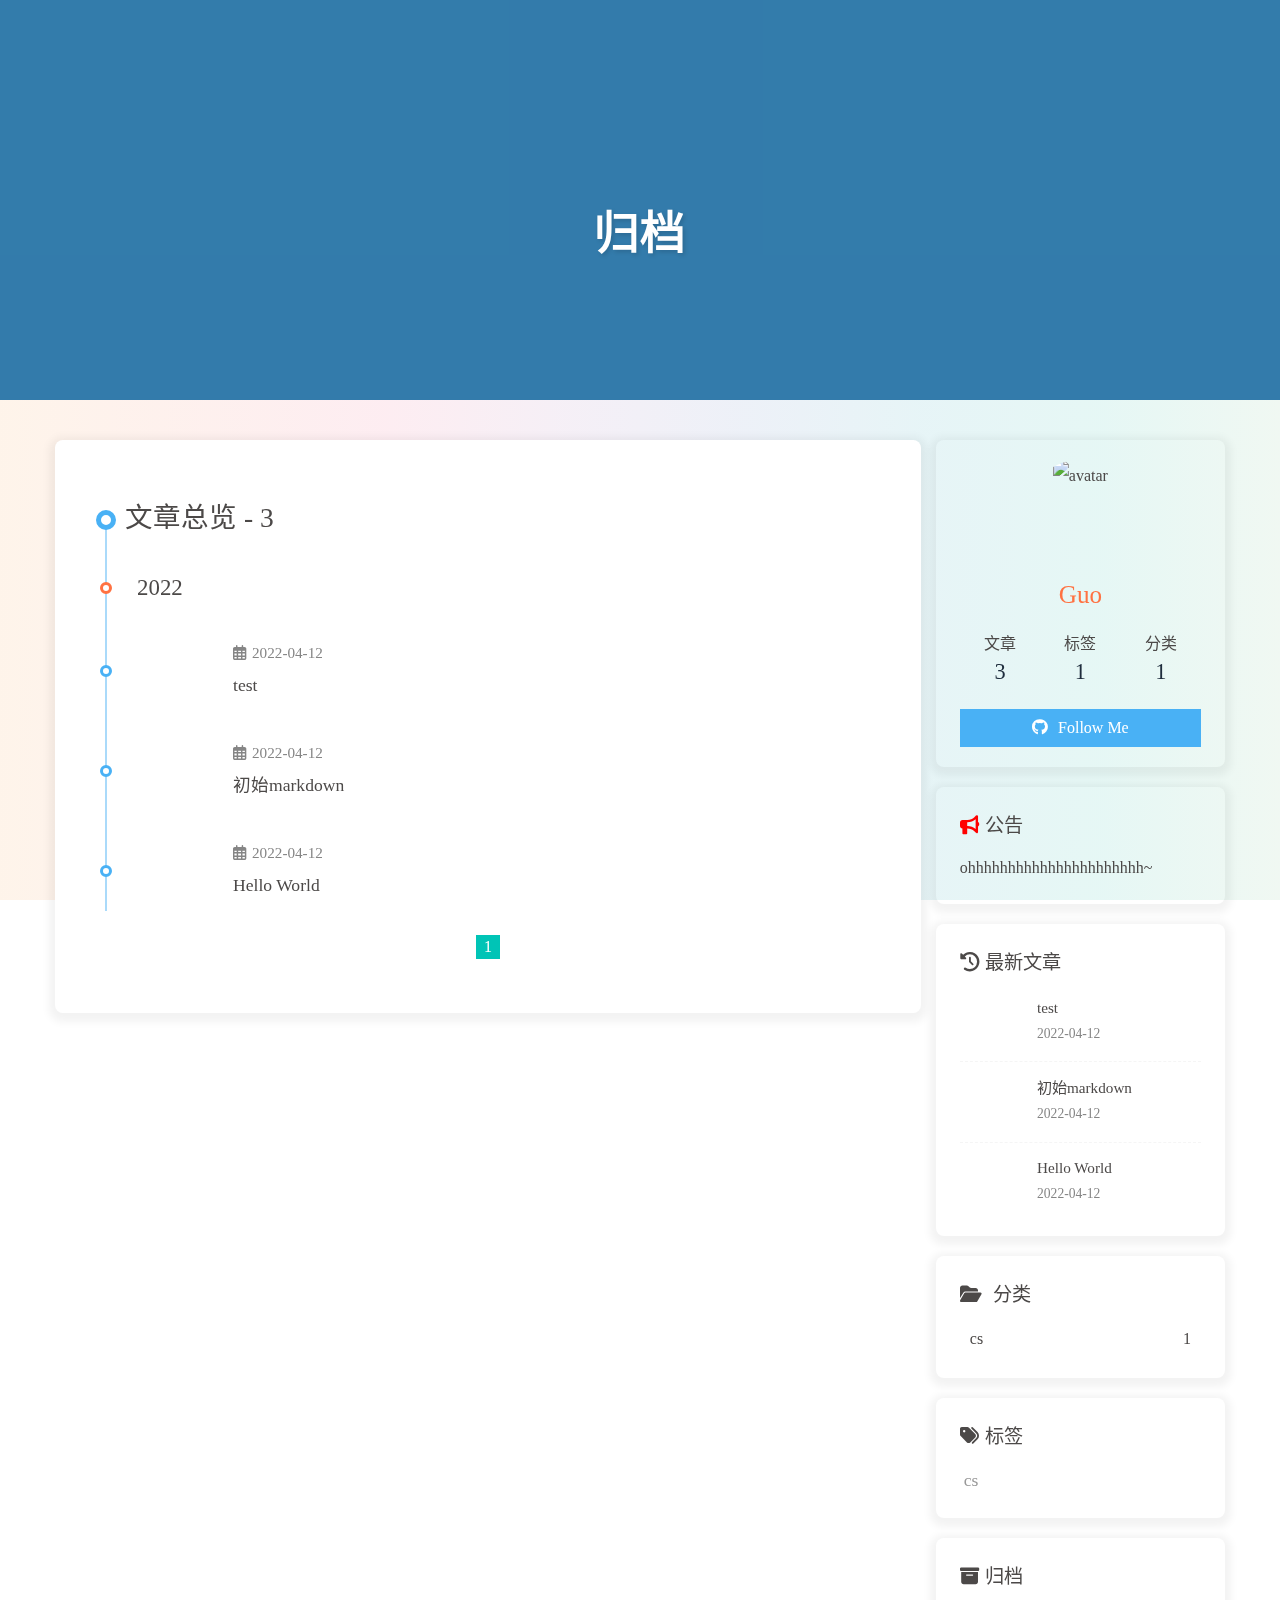
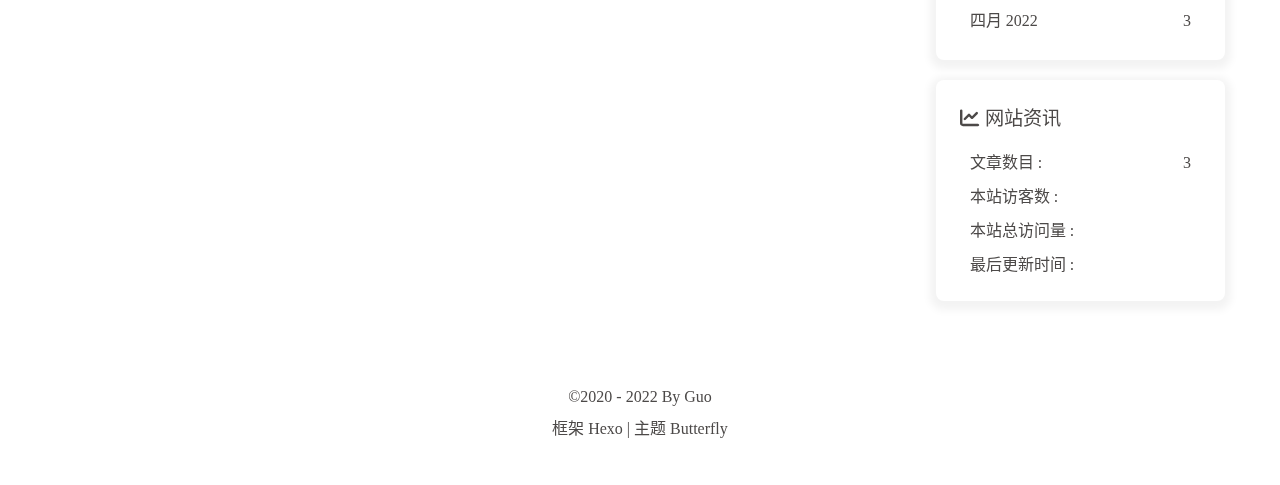
==== archives/index.html @ b9caaa42 "Site updated: 2022-04-12 20:59:35" ====
<!DOCTYPE html><html lang="zh-CN" data-theme="light"><head><meta charset="UTF-8"><meta http-equiv="X-UA-Compatible" content="IE=edge"><meta name="viewport" content="width=device-width, initial-scale=1.0, maximum-scale=1.0, user-scalable=no"><title>归档 | Blog | Damncool</title><meta name="author" content="Guo"><meta name="copyright" content="Guo"><meta name="format-detection" content="telephone=no"><meta name="theme-color" content="#ffffff"><meta property="og:type" content="website">
<meta property="og:title" content="Blog | Damncool">
<meta property="og:url" content="https://damncool.me/archives/index.html">
<meta property="og:site_name" content="Blog | Damncool">
<meta property="og:locale" content="zh_CN">
<meta property="og:image" content="https://cdn.jsdelivr.net/gh/Damncool0216/image-hosting@master/20220412/touxiang.73sny8n5q540.webp">
<meta property="article:author" content="Guo">
<meta name="twitter:card" content="summary">
<meta name="twitter:image" content="https://cdn.jsdelivr.net/gh/Damncool0216/image-hosting@master/20220412/touxiang.73sny8n5q540.webp"><link rel="shortcut icon" href="/img/my.ico"><link rel="canonical" href="https://damncool.me/archives/"><link rel="preconnect" href="//cdn.jsdelivr.net"/><link rel="preconnect" href="//busuanzi.ibruce.info"/><link rel="stylesheet" href="/css/index.css"><link rel="stylesheet" href="https://cdn.jsdelivr.net/npm/@fortawesome/fontawesome-free@6/css/all.min.css" media="print" onload="this.media='all'"><link rel="stylesheet" href="https://cdn.jsdelivr.net/npm/@fancyapps/ui/dist/fancybox.css" media="print" onload="this.media='all'"><script>const GLOBAL_CONFIG = { 
  root: '/',
  algolia: undefined,
  localSearch: undefined,
  translate: undefined,
  noticeOutdate: undefined,
  highlight: {"plugin":"highlighjs","highlightCopy":true,"highlightLang":true,"highlightHeightLimit":false},
  copy: {
    success: '复制成功',
    error: '复制错误',
    noSupport: '浏览器不支持'
  },
  relativeDate: {
    homepage: false,
    post: false
  },
  runtime: '',
  date_suffix: {
    just: '刚刚',
    min: '分钟前',
    hour: '小时前',
    day: '天前',
    month: '个月前'
  },
  copyright: undefined,
  lightbox: 'fancybox',
  Snackbar: undefined,
  source: {
    justifiedGallery: {
      js: 'https://cdn.jsdelivr.net/npm/flickr-justified-gallery@2/dist/fjGallery.min.js',
      css: 'https://cdn.jsdelivr.net/npm/flickr-justified-gallery@2/dist/fjGallery.min.css'
    }
  },
  isPhotoFigcaption: false,
  islazyload: false,
  isAnchor: false
}</script><script id="config-diff">var GLOBAL_CONFIG_SITE = {
  title: '归档',
  isPost: false,
  isHome: false,
  isHighlightShrink: false,
  isToc: false,
  postUpdate: '2022-04-12 20:59:31'
}</script><noscript><style type="text/css">
  #nav {
    opacity: 1
  }
  .justified-gallery img {
    opacity: 1
  }

  #recent-posts time,
  #post-meta time {
    display: inline !important
  }
</style></noscript><script>(win=>{
    win.saveToLocal = {
      set: function setWithExpiry(key, value, ttl) {
        if (ttl === 0) return
        const now = new Date()
        const expiryDay = ttl * 86400000
        const item = {
          value: value,
          expiry: now.getTime() + expiryDay,
        }
        localStorage.setItem(key, JSON.stringify(item))
      },

      get: function getWithExpiry(key) {
        const itemStr = localStorage.getItem(key)

        if (!itemStr) {
          return undefined
        }
        const item = JSON.parse(itemStr)
        const now = new Date()

        if (now.getTime() > item.expiry) {
          localStorage.removeItem(key)
          return undefined
        }
        return item.value
      }
    }
  
    win.getScript = url => new Promise((resolve, reject) => {
      const script = document.createElement('script')
      script.src = url
      script.async = true
      script.onerror = reject
      script.onload = script.onreadystatechange = function() {
        const loadState = this.readyState
        if (loadState && loadState !== 'loaded' && loadState !== 'complete') return
        script.onload = script.onreadystatechange = null
        resolve()
      }
      document.head.appendChild(script)
    })
  
      win.activateDarkMode = function () {
        document.documentElement.setAttribute('data-theme', 'dark')
        if (document.querySelector('meta[name="theme-color"]') !== null) {
          document.querySelector('meta[name="theme-color"]').setAttribute('content', '#0d0d0d')
        }
      }
      win.activateLightMode = function () {
        document.documentElement.setAttribute('data-theme', 'light')
        if (document.querySelector('meta[name="theme-color"]') !== null) {
          document.querySelector('meta[name="theme-color"]').setAttribute('content', '#ffffff')
        }
      }
      const t = saveToLocal.get('theme')
    
          if (t === 'dark') activateDarkMode()
          else if (t === 'light') activateLightMode()
        
      const asideStatus = saveToLocal.get('aside-status')
      if (asideStatus !== undefined) {
        if (asideStatus === 'hide') {
          document.documentElement.classList.add('hide-aside')
        } else {
          document.documentElement.classList.remove('hide-aside')
        }
      }
    
    const detectApple = () => {
      if(/iPad|iPhone|iPod|Macintosh/.test(navigator.userAgent)){
        document.documentElement.classList.add('apple')
      }
    }
    detectApple()
    })(window)</script><link rel="stylesheet" href="/css/custom@1.0.0.css"><link rel="stylesheet" href="/css/JetBrainsMono.css"><link rel="stylesheet" href="/https://cdn.jsdelivr.net/npm/@fortawesome/fontawesome-free/css/all.min.css"><!-- hexo injector head_end start --><link rel="stylesheet" href="https://cdn.jsdelivr.net/gh/Zfour/hexo-electric-clock@1.0.6/clock.css"><!-- hexo injector head_end end --><meta name="generator" content="Hexo 6.1.0"></head><body><div id="web_bg"></div><div id="sidebar"><div id="menu-mask"></div><div id="sidebar-menus"><div class="avatar-img is-center"><img src="https://cdn.jsdelivr.net/gh/Damncool0216/image-hosting@master/20220412/touxiang.73sny8n5q540.webp" onerror="onerror=null;src='/img/friend_404.gif'" alt="avatar"/></div><div class="site-data is-center"><div class="data-item"><a href="/archives/"><div class="headline">文章</div><div class="length-num">3</div></a></div><div class="data-item"><a href="/tags/"><div class="headline">标签</div><div class="length-num">1</div></a></div><div class="data-item"><a href="/categories/"><div class="headline">分类</div><div class="length-num">1</div></a></div></div><hr/><div class="menus_items"><div class="menus_item"><a class="site-page" href="/archives/"><i class="fa-fw fas fa-archive"></i><span> 归档</span></a></div><div class="menus_item"><a class="site-page" href="/tags/"><i class="fa-fw fas fa-tags"></i><span> 标签</span></a></div><div class="menus_item"><a class="site-page" href="/categories/"><i class="fa-fw fas fa-folder-open"></i><span> 分类</span></a></div></div></div></div><div class="page" id="body-wrap"><header class="not-home-page" id="page-header"><nav id="nav"><span id="blog_name"><a id="site-name" href="/">Blog | Damncool</a></span><div id="menus"><div class="menus_items"><div class="menus_item"><a class="site-page" href="/archives/"><i class="fa-fw fas fa-archive"></i><span> 归档</span></a></div><div class="menus_item"><a class="site-page" href="/tags/"><i class="fa-fw fas fa-tags"></i><span> 标签</span></a></div><div class="menus_item"><a class="site-page" href="/categories/"><i class="fa-fw fas fa-folder-open"></i><span> 分类</span></a></div></div><div id="toggle-menu"><a class="site-page"><i class="fas fa-bars fa-fw"></i></a></div></div></nav><div id="page-site-info"><h1 id="site-title">归档</h1></div></header><main class="layout" id="content-inner"><div id="archive"><div class="article-sort-title">文章总览 - 3</div><div class="article-sort"><div class="article-sort-item year">2022</div><div class="article-sort-item"><a class="article-sort-item-img" href="/2022/04/12/test/" title="test"><img src="[data-uri]" alt="test" onerror="this.onerror=null;this.src='/img/404.jpg'"></a><div class="article-sort-item-info"><div class="article-sort-item-time"><i class="far fa-calendar-alt"></i><time class="post-meta-date-created" datetime="2022-04-12T12:58:50.000Z" title="发表于 2022-04-12 20:58:50">2022-04-12</time></div><a class="article-sort-item-title" href="/2022/04/12/test/" title="test">test</a></div></div><div class="article-sort-item"><a class="article-sort-item-img" href="/2022/04/12/%E5%88%9D%E5%A7%8Bmarkdown/" title="初始markdown"><img src="[data-uri]" alt="初始markdown" onerror="this.onerror=null;this.src='/img/404.jpg'"></a><div class="article-sort-item-info"><div class="article-sort-item-time"><i class="far fa-calendar-alt"></i><time class="post-meta-date-created" datetime="2022-04-12T02:39:53.000Z" title="发表于 2022-04-12 10:39:53">2022-04-12</time></div><a class="article-sort-item-title" href="/2022/04/12/%E5%88%9D%E5%A7%8Bmarkdown/" title="初始markdown">初始markdown</a></div></div><div class="article-sort-item"><a class="article-sort-item-img" href="/2022/04/12/hello-world/" title="Hello World"><img src="[data-uri]" alt="Hello World" onerror="this.onerror=null;this.src='/img/404.jpg'"></a><div class="article-sort-item-info"><div class="article-sort-item-time"><i class="far fa-calendar-alt"></i><time class="post-meta-date-created" datetime="2022-04-11T16:46:33.985Z" title="发表于 2022-04-12 00:46:33">2022-04-12</time></div><a class="article-sort-item-title" href="/2022/04/12/hello-world/" title="Hello World">Hello World</a></div></div></div><nav id="pagination"><div class="pagination"><span class="page-number current">1</span></div></nav></div><div class="aside-content" id="aside-content"><div class="card-widget card-info"><div class="is-center"><div class="avatar-img"><img src="https://cdn.jsdelivr.net/gh/Damncool0216/image-hosting@master/20220412/touxiang.73sny8n5q540.webp" onerror="this.onerror=null;this.src='/img/friend_404.gif'" alt="avatar"/></div><div class="author-info__name">Guo</div><div class="author-info__description"></div></div><div class="card-info-data is-center"><div class="card-info-data-item"><a href="/archives/"><div class="headline">文章</div><div class="length-num">3</div></a></div><div class="card-info-data-item"><a href="/tags/"><div class="headline">标签</div><div class="length-num">1</div></a></div><div class="card-info-data-item"><a href="/categories/"><div class="headline">分类</div><div class="length-num">1</div></a></div></div><a id="card-info-btn" target="_blank" rel="noopener" href="https://github.com/xxxxxx"><i class="fab fa-github"></i><span>Follow Me</span></a></div><div class="card-widget card-announcement"><div class="item-headline"><i class="fas fa-bullhorn fa-shake"></i><span>公告</span></div><div class="announcement_content">ohhhhhhhhhhhhhhhhhhhhhh~</div></div><div class="sticky_layout"><div class="card-widget card-recent-post"><div class="item-headline"><i class="fas fa-history"></i><span>最新文章</span></div><div class="aside-list"><div class="aside-list-item"><a class="thumbnail" href="/2022/04/12/test/" title="test"><img src="[data-uri]" onerror="this.onerror=null;this.src='/img/404.jpg'" alt="test"/></a><div class="content"><a class="title" href="/2022/04/12/test/" title="test">test</a><time datetime="2022-04-12T12:58:50.000Z" title="发表于 2022-04-12 20:58:50">2022-04-12</time></div></div><div class="aside-list-item"><a class="thumbnail" href="/2022/04/12/%E5%88%9D%E5%A7%8Bmarkdown/" title="初始markdown"><img src="[data-uri]" onerror="this.onerror=null;this.src='/img/404.jpg'" alt="初始markdown"/></a><div class="content"><a class="title" href="/2022/04/12/%E5%88%9D%E5%A7%8Bmarkdown/" title="初始markdown">初始markdown</a><time datetime="2022-04-12T02:39:53.000Z" title="发表于 2022-04-12 10:39:53">2022-04-12</time></div></div><div class="aside-list-item"><a class="thumbnail" href="/2022/04/12/hello-world/" title="Hello World"><img src="[data-uri]" onerror="this.onerror=null;this.src='/img/404.jpg'" alt="Hello World"/></a><div class="content"><a class="title" href="/2022/04/12/hello-world/" title="Hello World">Hello World</a><time datetime="2022-04-11T16:46:33.985Z" title="发表于 2022-04-12 00:46:33">2022-04-12</time></div></div></div></div><div class="card-widget card-categories"><div class="item-headline">
            <i class="fas fa-folder-open"></i>
            <span>分类</span>
            
            </div>
            <ul class="card-category-list" id="aside-cat-list">
            <li class="card-category-list-item "><a class="card-category-list-link" href="/categories/cs/"><span class="card-category-list-name">cs</span><span class="card-category-list-count">1</span></a></li>
            </ul></div><div class="card-widget card-tags"><div class="item-headline"><i class="fas fa-tags"></i><span>标签</span></div><div class="card-tag-cloud"><a href="/tags/cs/" style="font-size: 1.1em; color: #999">cs</a></div></div><div class="card-widget card-archives"><div class="item-headline"><i class="fas fa-archive"></i><span>归档</span></div><ul class="card-archive-list"><li class="card-archive-list-item"><a class="card-archive-list-link" href="/archives/2022/04/"><span class="card-archive-list-date">四月 2022</span><span class="card-archive-list-count">3</span></a></li></ul></div><div class="card-widget card-webinfo"><div class="item-headline"><i class="fas fa-chart-line"></i><span>网站资讯</span></div><div class="webinfo"><div class="webinfo-item"><div class="item-name">文章数目 :</div><div class="item-count">3</div></div><div class="webinfo-item"><div class="item-name">本站访客数 :</div><div class="item-count" id="busuanzi_value_site_uv"></div></div><div class="webinfo-item"><div class="item-name">本站总访问量 :</div><div class="item-count" id="busuanzi_value_site_pv"></div></div><div class="webinfo-item"><div class="item-name">最后更新时间 :</div><div class="item-count" id="last-push-date" data-lastPushDate="2022-04-12T12:59:31.322Z"></div></div></div></div></div></div></main><footer id="footer"><div id="footer-wrap"><div class="copyright">&copy;2020 - 2022 By Guo</div><div class="framework-info"><span>框架 </span><a target="_blank" rel="noopener" href="https://hexo.io">Hexo</a><span class="footer-separator">|</span><span>主题 </span><a target="_blank" rel="noopener" href="https://github.com/jerryc127/hexo-theme-butterfly">Butterfly</a></div></div></footer></div><div id="rightside"><div id="rightside-config-hide"><button id="darkmode" type="button" title="浅色和深色模式转换"><i class="fas fa-adjust"></i></button><button id="hide-aside-btn" type="button" title="单栏和双栏切换"><i class="fas fa-arrows-alt-h"></i></button></div><div id="rightside-config-show"><button id="rightside_config" type="button" title="设置"><i class="fas fa-cog fa-spin"></i></button><button id="go-up" type="button" title="回到顶部"><i class="fas fa-arrow-up"></i></button></div></div><div><script src="/js/utils.js"></script><script src="/js/main.js"></script><script src="https://cdn.jsdelivr.net/npm/@fancyapps/ui/dist/fancybox.umd.js"></script><div class="js-pjax"></div><script id="click-heart" src="https://cdn.jsdelivr.net/npm/butterfly-extsrc@1/dist/click-heart.min.js" async="async" mobile="false"></script><script async data-pjax src="//busuanzi.ibruce.info/busuanzi/2.3/busuanzi.pure.mini.js"></script></div><!-- hexo injector body_end start --> <script data-pjax>if(document.getElementById('recent-posts') && (location.pathname ==='/'|| '/' ==='all')){
    var parent = document.getElementById('recent-posts');
    var child = '<div class="recent-post-item" style="width:100%;height: auto"><div id="catalog_magnet"><div class="magnet_item"><a class="magnet_link" href="https://damncool.me/categories/cs/"><div class="magnet_link_context" style=""><span style="font-weight:500;flex:1">📒 计算机科学 (1)</span><span style="padding:0px 4px;border-radius: 8px;"><i class="fas fa-arrow-circle-right"></i></span></div></a></div><div class="magnet_item" style="visibility: hidden"></div><a class="magnet_link_more"  href="https://damncool.me/categories" style="flex:1;text-align: center;margin-bottom: 10px;">查看更多...</a></div></div>';
    console.log('已挂载magnet')
    parent.insertAdjacentHTML("afterbegin",child)}
     </script><style>#catalog_magnet{flex-wrap: wrap;display: flex;width:100%;justify-content:space-between;padding: 10px 10px 0 10px;align-content: flex-start;}.magnet_item{flex-basis: calc(50% - 5px);background: #f2f2f2;margin-bottom: 10px;border-radius: 8px;transition: all 0.2s ease-in-out;}.magnet_item:hover{background: #b30070}.magnet_link_more{color:#555}.magnet_link{color:black}.magnet_link:hover{color:white}@media screen and (max-width: 600px) {.magnet_item {flex-basis: 100%;}}.magnet_link_context{display:flex;padding: 10px;font-size:16px;transition: all 0.2s ease-in-out;}.magnet_link_context:hover{padding: 10px 20px;}</style>
    <style></style>
  <script data-pjax src="https://cdn.jsdelivr.net/gh/Zfour/hexo-github-calendar@1.21/hexo_githubcalendar.js"></script>
  <script data-pjax>
        function GithubCalendarConfig(){
            var git_githubapiurl ="https://python-github-calendar-api.vercel.app/api?Damncool0216";
            var git_color =['#ebedf0', '#fdcdec', '#fc9bd9', '#fa6ac5', '#f838b2', '#f5089f', '#c4067e', '#92055e', '#540336', '#48022f', '#30021f'];
            var git_user ="Damncool0216";
            var parent_div_git = document.getElementById('recent-posts');
            var git_div_html = '<div class="recent-post-item" style="width:100%;height:auto;padding:10px;"><div id="github_loading" style="width:10%;height:100%;margin:0 auto;display: block"><svg xmlns="http://www.w3.org/2000/svg" xmlns:xlink="http://www.w3.org/1999/xlink"  viewBox="0 0 50 50" style="enable-background:new 0 0 50 50" xml:space="preserve"><path fill="#d0d0d0" d="M25.251,6.461c-10.318,0-18.683,8.365-18.683,18.683h4.068c0-8.071,6.543-14.615,14.615-14.615V6.461z" transform="rotate(275.098 25 25)"><animateTransform attributeType="xml" attributeName="transform" type="rotate" from="0 25 25" to="360 25 25" dur="0.6s" repeatCount="indefinite"></animateTransform></path></svg></div><div id="github_container"></div></div>';
            if(parent_div_git && location.pathname =='/'){
                console.log('已挂载github calendar')
                // parent_div_git.innerHTML=git_div_html+parent_div_git.innerHTML // 无报错，但不影响使用(支持pjax跳转)
                parent_div_git.insertAdjacentHTML("afterbegin",git_div_html) // 有报错，但不影响使用(支持pjax跳转)
            };
            GithubCalendar(git_githubapiurl,git_color,git_user)
        }
        if(document.getElementById('recent-posts')){
            GithubCalendarConfig()
        }
    </script>
    <style>#github_container{min-height:280px}@media screen and (max-width:650px) {#github_container{background-image:;min-height:0px}}</style>
    <style></style><script data-pjax>function electric_clock_injector_config(){
                var parent_div_git = document.getElementsByClassName('sticky_layout')[0];
                var item_html = '<div class="card-widget card-clock"><div class="card-glass"><div class="card-background"><div class="card-content"><div id="hexo_electric_clock"><img id="card-clock-loading" src="https://cdn.jsdelivr.net/gh/Zfour/Butterfly-clock/clock/images/weather/loading.gif" style="height: 120px; width: 100%;" data-ll-status="loading" class="entered loading"></div></div></div></div></div>';
                console.log('已挂载electric_clock')
                // parent_div_git.innerHTML=item_html+parent_div_git.innerHTML // 无报错，但不影响使用(支持pjax跳转)
                parent_div_git.insertAdjacentHTML("afterbegin",item_html) // 有报错，但不影响使用(支持pjax跳转)
            }if( document.getElementsByClassName('sticky_layout')[0] && (location.pathname ==='/'|| '/' ==='all')){

            electric_clock_injector_config()
        } </script><script src="https://pv.sohu.com/cityjson?ie=utf-8"></script><script data-pjax  src="https://cdn.jsdelivr.net/gh/Zfour/hexo-electric-clock@1.0.6/clock.js"></script><!-- hexo injector body_end end --></body></html>
---- css/custom@1.0.0.css ----
#recent-posts > .recent-post-item,
.layout_page > div:first-child:not(.recent-posts),
.layout_post > #page,
.layout_post > #post,
.read-mode .layout_post > #post {
  background: var(--light_bg_color);
}

#aside-content .card-widget {
  background: var(--light_bg_color);
}

#web_bg {
  background: -webkit-linear-gradient(
    0deg,
    rgba(247, 149, 51, 0.1) 0,
    rgba(243, 112, 85, 0.1) 15%,
    rgba(239, 78, 123, 0.1) 30%,
    rgba(161, 102, 171, 0.1) 44%,
    rgba(80, 115, 184, 0.1) 58%,
    rgba(16, 152, 173, 0.1) 72%,
    rgba(7, 179, 155, 0.1) 86%,
    rgba(109, 186, 130, 0.1) 100%
  );
  background: -moz-linear-gradient(
    0deg,
    rgba(247, 149, 51, 0.1) 0,
    rgba(243, 112, 85, 0.1) 15%,
    rgba(239, 78, 123, 0.1) 30%,
    rgba(161, 102, 171, 0.1) 44%,
    rgba(80, 115, 184, 0.1) 58%,
    rgba(16, 152, 173, 0.1) 72%,
    rgba(7, 179, 155, 0.1) 86%,
    rgba(109, 186, 130, 0.1) 100%
  );
  background: -o-linear-gradient(
    0deg,
    rgba(247, 149, 51, 0.1) 0,
    rgba(243, 112, 85, 0.1) 15%,
    rgba(239, 78, 123, 0.1) 30%,
    rgba(161, 102, 171, 0.1) 44%,
    rgba(80, 115, 184, 0.1) 58%,
    rgba(16, 152, 173, 0.1) 72%,
    rgba(7, 179, 155, 0.1) 86%,
    rgba(109, 186, 130, 0.1) 100%
  );
  background: -ms-linear-gradient(
    0deg,
    rgba(247, 149, 51, 0.1) 0,
    rgba(243, 112, 85, 0.1) 15%,
    rgba(239, 78, 123, 0.1) 30%,
    rgba(161, 102, 171, 0.1) 44%,
    rgba(80, 115, 184, 0.1) 58%,
    rgba(16, 152, 173, 0.1) 72%,
    rgba(7, 179, 155, 0.1) 86%,
    rgba(109, 186, 130, 0.1) 100%
  );
  background: linear-gradient(
    90deg,
    rgba(247, 149, 51, 0.1) 0,
    rgba(243, 112, 85, 0.1) 15%,
    rgba(239, 78, 123, 0.1) 30%,
    rgba(161, 102, 171, 0.1) 44%,
    rgba(80, 115, 184, 0.1) 58%,
    rgba(16, 152, 173, 0.1) 72%,
    rgba(7, 179, 155, 0.1) 86%,
    rgba(109, 186, 130, 0.1) 100%
  );
}

#footer {
  background: rgba(255, 255, 255, 0.15);
  color: #000;
  border-top-right-radius: 20px;
  border-top-left-radius: 20px;
  backdrop-filter: saturate(100%) blur(5px);
}

#footer::before {
  background: rgba(255, 255, 255, 0.15);
}

#footer #footer-wrap {
  color: var(--font-color);
}

#footer #footer-wrap a {
  color: var(--font-color);
}

.jg-caption {
  text-align: center !important;
}

/* 文章页背景 */
.layout > #post {
  /* 以下代表白色透明度为0.3*/
  background: rgba(255, 255, 255, 0.3);
}
/* 所有背景（包括首页卡片、文章页、页面页等） */
#aside_content .card-widget,
#recent-posts > .recent-post-item,
.layout_page > div:first-child:not(.recent-posts),
.layout_post > #page,
.layout_post > #post,
.read-mode .layout_post > #post {
  /* 以下代表白色透明度为0.3 */
  background: rgba(255, 255, 255, 0.3);
}

/*设置鼠标样式*/
body {
  cursor: url(https://cdn.jsdelivr.net/gh/sviptzk/HexoStaticFile@latest/Hexo/img/default.cur),
  default;
}
a,
img {
  cursor: url(https://cdn.jsdelivr.net/gh/sviptzk/HexoStaticFile@latest/Hexo/img/pointer.cur),
    default;
}

/* 博主昵称颜色 */
.author-info__name {
  color: #ff7242;
}

/* 首页中间打字效果上方 博客昵称颜色*/
#page-header #site_title {
  color: #80bdab;
}
/* 顶部导航栏 博客昵称颜色*/
#nav a {
  color: #f9f2f4;
}

/*图片虚影*/
.post_bg {
  -webkit-animation: imgblur 2s 1 ease-in-out;
  animation: imgblur 2s 1 ease-in-out;
}
@-webkit-keyframes imgblur {
  0% {
    -webkit-filter: blur(5px);
  }
  100% {
    -webkit-filter: blur(0px);
  }
}
@keyframes imgblur {
  0% {
    filter: blur(5px);
  }
  100% {
    filter: blur(0px);
  }
}


/* 代碼块美化 */
#article-container figure.highlight,
#article-container pre {
  color: #a9a9a9;
  background: #f3f3f3;
}
#article-container figure.highlight .highlight-tools {
  color: #a9a9a9;
  background: #eee;
}
#article-container figure.highlight .gutter pre {
  color: #999;
  background: #f3f3f3;
}
#article-container figure.highlight figcaption a {
  color: #f3f3f3 !important;
}

/* 标题 */
#content-inner.layout h1::before {
    color: #ef50a8 ;
    margin-left: -1.55rem;
    font-size: 1.3rem;
    margin-top: -0.23rem;
}
#content-inner.layout h2::before {
    color: #fb7061 ;
    margin-left: -1.35rem;
    font-size: 1.1rem;
    margin-top: -0.12rem;
}
#content-inner.layout h3::before {
    color: #ffbf00 ;
    margin-left: -1.22rem;
    font-size: 0.95rem;
    margin-top: -0.09rem;
}
#content-inner.layout h4::before {
    color: #a9e000 ;
    margin-left: -1.05rem;
    font-size: 0.8rem;
    margin-top: -0.09rem;
}
#content-inner.layout h5::before {
    color: #57c850 ;
    margin-left: -0.9rem;
    font-size: 0.7rem;
    margin-top: 0.0rem;
}
#content-inner.layout h6::before {
    color: #5ec1e0 ;
    margin-left: -0.9rem;
    font-size: 0.66rem;
    margin-top: 0.0rem;
}

#content-inner.layout h1:hover, #content-inner.layout h2:hover, #content-inner.layout h3:hover, #content-inner.layout h4:hover, #content-inner.layout h5:hover, #content-inner.layout h6:hover {
    color: #49b1f5 ;
}
#content-inner.layout h1:hover::before, #content-inner.layout h2:hover::before, #content-inner.layout h3:hover::before, #content-inner.layout h4:hover::before, #content-inner.layout h5:hover::before, #content-inner.layout h6:hover::before {
    color: #49b1f5 ;
}
---- css/JetBrainsMono.css ----
/*以下是本地字体引入*/
@font-face {
    font-family :  'JetBrains Mono' ;    /*字体名称*/
    src : url('https://cdn.jsdelivr.net/gh/damncool0216/damncool0216.github.io/css/fonts/JetBrainsMono/fonts/webfonts/JetBrainsMono-Medium.woff2');/*字体资源*/
 }

#article-container pre, #article-container code{
    font-family: 'JetBrains Mono' !important;
    font-size:16px !important;
 }
 body {
    font-family: 'JetBrains Mono';
}
 /*以下是代码颜色搭配，自行引入CSS*/
 
 /*代码颜色，代码框背景*/
#article-container figure.highlight,#article-container pre{
   color:#a9a9a9;background:#f6f8fa
}
/*顶部栏代码种类字体颜色和背景*/
#article-container figure.highlight .highlight-tools{
   color:#a9a9a9;background:#f3f3f3
}
/*侧边栏行数颜色和背景*/
#article-container figure.highlight .gutter pre{
   color:#999;background:#f6f8fa
}
/*HTML属性颜色*/
#article-container figure.highlight .attr{
   color:#39adb5;
}

/*HTML属性值*/
#article-container figure.highlight .string{
   color:#f6aa43;
}
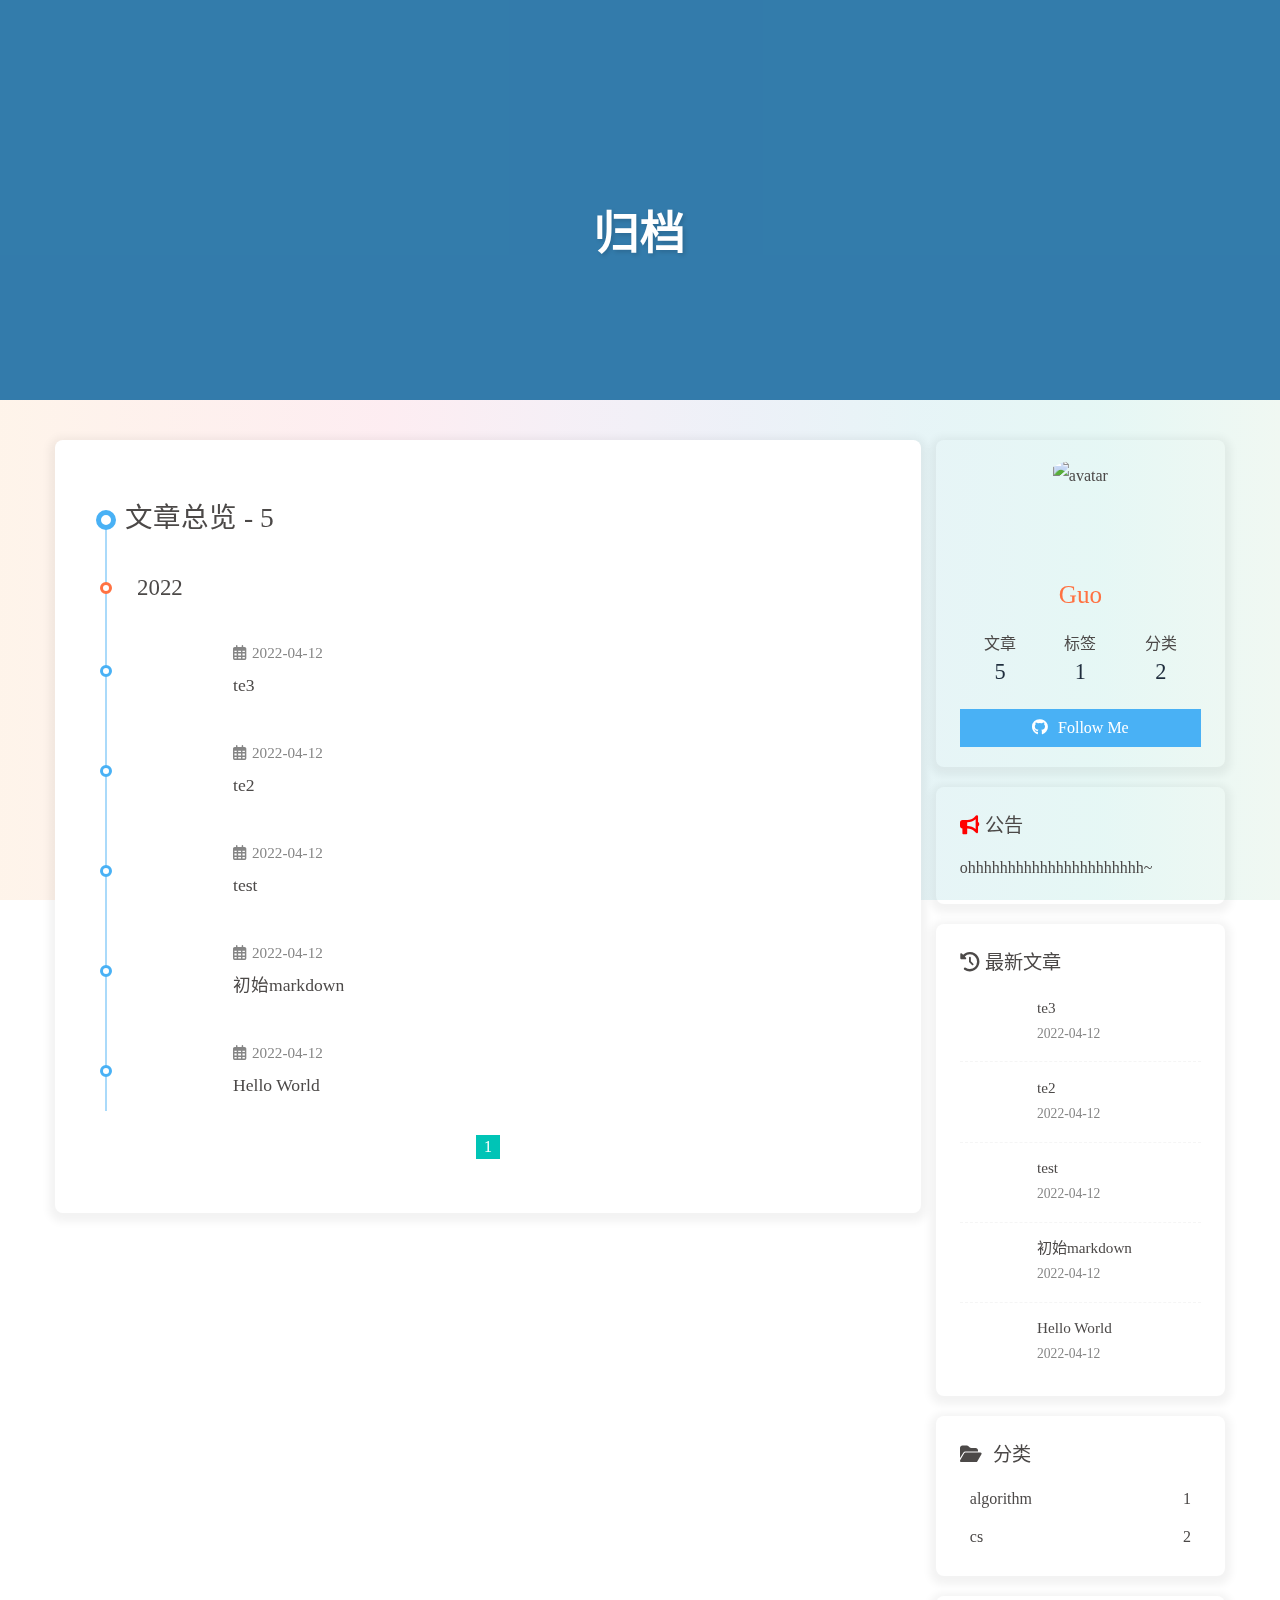
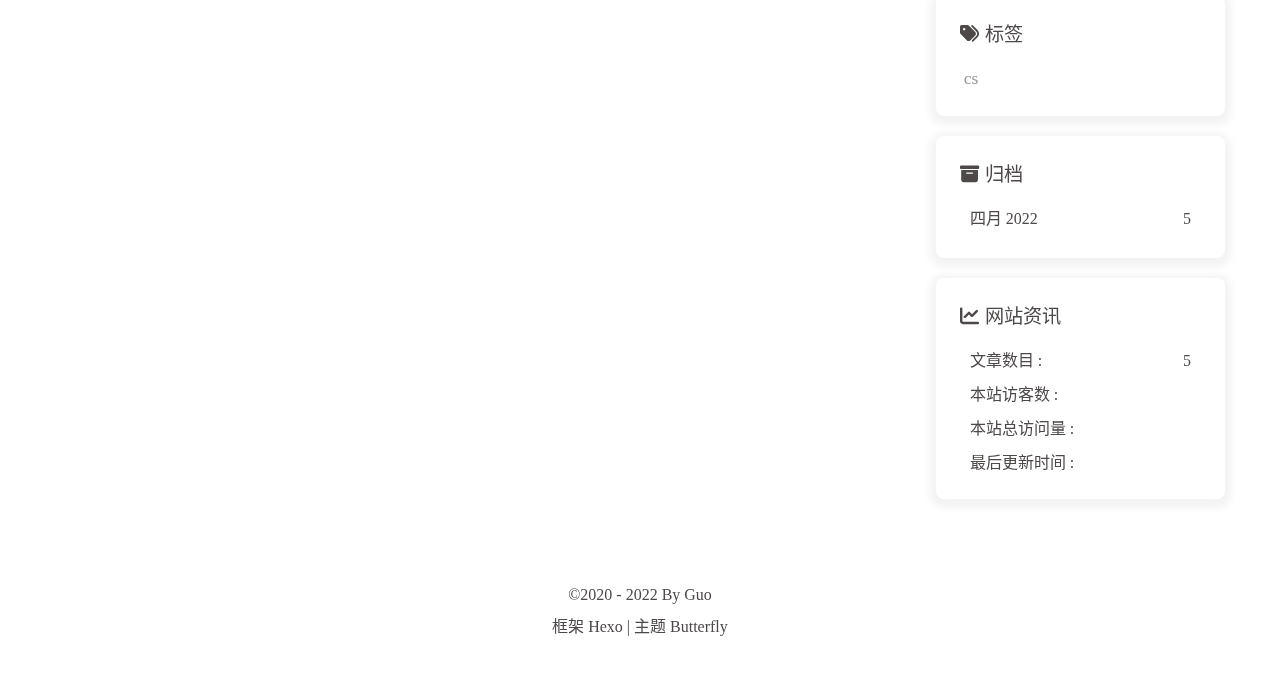
==== commit 95449ceb: "Site updated: 2022-04-12 21:18:42" ====
--- a/archives/index.html
+++ b/archives/index.html
@@ -48,7 +48,7 @@
   isHome: false,
   isHighlightShrink: false,
   isToc: false,
-  postUpdate: '2022-04-12 20:59:31'
+  postUpdate: '2022-04-12 21:18:35'
 }</script><noscript><style type="text/css">
   #nav {
     opacity: 1
@@ -137,16 +137,16 @@
       }
     }
     detectApple()
-    })(window)</script><link rel="stylesheet" href="/css/custom@1.0.0.css"><link rel="stylesheet" href="/css/JetBrainsMono.css"><link rel="stylesheet" href="/https://cdn.jsdelivr.net/npm/@fortawesome/fontawesome-free/css/all.min.css"><!-- hexo injector head_end start --><link rel="stylesheet" href="https://cdn.jsdelivr.net/gh/Zfour/hexo-electric-clock@1.0.6/clock.css"><!-- hexo injector head_end end --><meta name="generator" content="Hexo 6.1.0"></head><body><div id="web_bg"></div><div id="sidebar"><div id="menu-mask"></div><div id="sidebar-menus"><div class="avatar-img is-center"><img src="https://cdn.jsdelivr.net/gh/Damncool0216/image-hosting@master/20220412/touxiang.73sny8n5q540.webp" onerror="onerror=null;src='/img/friend_404.gif'" alt="avatar"/></div><div class="site-data is-center"><div class="data-item"><a href="/archives/"><div class="headline">文章</div><div class="length-num">3</div></a></div><div class="data-item"><a href="/tags/"><div class="headline">标签</div><div class="length-num">1</div></a></div><div class="data-item"><a href="/categories/"><div class="headline">分类</div><div class="length-num">1</div></a></div></div><hr/><div class="menus_items"><div class="menus_item"><a class="site-page" href="/archives/"><i class="fa-fw fas fa-archive"></i><span> 归档</span></a></div><div class="menus_item"><a class="site-page" href="/tags/"><i class="fa-fw fas fa-tags"></i><span> 标签</span></a></div><div class="menus_item"><a class="site-page" href="/categories/"><i class="fa-fw fas fa-folder-open"></i><span> 分类</span></a></div></div></div></div><div class="page" id="body-wrap"><header class="not-home-page" id="page-header"><nav id="nav"><span id="blog_name"><a id="site-name" href="/">Blog | Damncool</a></span><div id="menus"><div class="menus_items"><div class="menus_item"><a class="site-page" href="/archives/"><i class="fa-fw fas fa-archive"></i><span> 归档</span></a></div><div class="menus_item"><a class="site-page" href="/tags/"><i class="fa-fw fas fa-tags"></i><span> 标签</span></a></div><div class="menus_item"><a class="site-page" href="/categories/"><i class="fa-fw fas fa-folder-open"></i><span> 分类</span></a></div></div><div id="toggle-menu"><a class="site-page"><i class="fas fa-bars fa-fw"></i></a></div></div></nav><div id="page-site-info"><h1 id="site-title">归档</h1></div></header><main class="layout" id="content-inner"><div id="archive"><div class="article-sort-title">文章总览 - 3</div><div class="article-sort"><div class="article-sort-item year">2022</div><div class="article-sort-item"><a class="article-sort-item-img" href="/2022/04/12/test/" title="test"><img src="[data-uri]" alt="test" onerror="this.onerror=null;this.src='/img/404.jpg'"></a><div class="article-sort-item-info"><div class="article-sort-item-time"><i class="far fa-calendar-alt"></i><time class="post-meta-date-created" datetime="2022-04-12T12:58:50.000Z" title="发表于 2022-04-12 20:58:50">2022-04-12</time></div><a class="article-sort-item-title" href="/2022/04/12/test/" title="test">test</a></div></div><div class="article-sort-item"><a class="article-sort-item-img" href="/2022/04/12/%E5%88%9D%E5%A7%8Bmarkdown/" title="初始markdown"><img src="[data-uri]" alt="初始markdown" onerror="this.onerror=null;this.src='/img/404.jpg'"></a><div class="article-sort-item-info"><div class="article-sort-item-time"><i class="far fa-calendar-alt"></i><time class="post-meta-date-created" datetime="2022-04-12T02:39:53.000Z" title="发表于 2022-04-12 10:39:53">2022-04-12</time></div><a class="article-sort-item-title" href="/2022/04/12/%E5%88%9D%E5%A7%8Bmarkdown/" title="初始markdown">初始markdown</a></div></div><div class="article-sort-item"><a class="article-sort-item-img" href="/2022/04/12/hello-world/" title="Hello World"><img src="[data-uri]" alt="Hello World" onerror="this.onerror=null;this.src='/img/404.jpg'"></a><div class="article-sort-item-info"><div class="article-sort-item-time"><i class="far fa-calendar-alt"></i><time class="post-meta-date-created" datetime="2022-04-11T16:46:33.985Z" title="发表于 2022-04-12 00:46:33">2022-04-12</time></div><a class="article-sort-item-title" href="/2022/04/12/hello-world/" title="Hello World">Hello World</a></div></div></div><nav id="pagination"><div class="pagination"><span class="page-number current">1</span></div></nav></div><div class="aside-content" id="aside-content"><div class="card-widget card-info"><div class="is-center"><div class="avatar-img"><img src="https://cdn.jsdelivr.net/gh/Damncool0216/image-hosting@master/20220412/touxiang.73sny8n5q540.webp" onerror="this.onerror=null;this.src='/img/friend_404.gif'" alt="avatar"/></div><div class="author-info__name">Guo</div><div class="author-info__description"></div></div><div class="card-info-data is-center"><div class="card-info-data-item"><a href="/archives/"><div class="headline">文章</div><div class="length-num">3</div></a></div><div class="card-info-data-item"><a href="/tags/"><div class="headline">标签</div><div class="length-num">1</div></a></div><div class="card-info-data-item"><a href="/categories/"><div class="headline">分类</div><div class="length-num">1</div></a></div></div><a id="card-info-btn" target="_blank" rel="noopener" href="https://github.com/xxxxxx"><i class="fab fa-github"></i><span>Follow Me</span></a></div><div class="card-widget card-announcement"><div class="item-headline"><i class="fas fa-bullhorn fa-shake"></i><span>公告</span></div><div class="announcement_content">ohhhhhhhhhhhhhhhhhhhhhh~</div></div><div class="sticky_layout"><div class="card-widget card-recent-post"><div class="item-headline"><i class="fas fa-history"></i><span>最新文章</span></div><div class="aside-list"><div class="aside-list-item"><a class="thumbnail" href="/2022/04/12/test/" title="test"><img src="[data-uri]" onerror="this.onerror=null;this.src='/img/404.jpg'" alt="test"/></a><div class="content"><a class="title" href="/2022/04/12/test/" title="test">test</a><time datetime="2022-04-12T12:58:50.000Z" title="发表于 2022-04-12 20:58:50">2022-04-12</time></div></div><div class="aside-list-item"><a class="thumbnail" href="/2022/04/12/%E5%88%9D%E5%A7%8Bmarkdown/" title="初始markdown"><img src="[data-uri]" onerror="this.onerror=null;this.src='/img/404.jpg'" alt="初始markdown"/></a><div class="content"><a class="title" href="/2022/04/12/%E5%88%9D%E5%A7%8Bmarkdown/" title="初始markdown">初始markdown</a><time datetime="2022-04-12T02:39:53.000Z" title="发表于 2022-04-12 10:39:53">2022-04-12</time></div></div><div class="aside-list-item"><a class="thumbnail" href="/2022/04/12/hello-world/" title="Hello World"><img src="[data-uri]" onerror="this.onerror=null;this.src='/img/404.jpg'" alt="Hello World"/></a><div class="content"><a class="title" href="/2022/04/12/hello-world/" title="Hello World">Hello World</a><time datetime="2022-04-11T16:46:33.985Z" title="发表于 2022-04-12 00:46:33">2022-04-12</time></div></div></div></div><div class="card-widget card-categories"><div class="item-headline">
+    })(window)</script><link rel="stylesheet" href="/css/custom@1.0.0.css"><link rel="stylesheet" href="/css/JetBrainsMono.css"><link rel="stylesheet" href="/https://cdn.jsdelivr.net/npm/@fortawesome/fontawesome-free/css/all.min.css"><!-- hexo injector head_end start --><link rel="stylesheet" href="https://cdn.jsdelivr.net/gh/Zfour/hexo-electric-clock@1.0.6/clock.css"><!-- hexo injector head_end end --><meta name="generator" content="Hexo 6.1.0"></head><body><div id="web_bg"></div><div id="sidebar"><div id="menu-mask"></div><div id="sidebar-menus"><div class="avatar-img is-center"><img src="https://cdn.jsdelivr.net/gh/Damncool0216/image-hosting@master/20220412/touxiang.73sny8n5q540.webp" onerror="onerror=null;src='/img/friend_404.gif'" alt="avatar"/></div><div class="site-data is-center"><div class="data-item"><a href="/archives/"><div class="headline">文章</div><div class="length-num">5</div></a></div><div class="data-item"><a href="/tags/"><div class="headline">标签</div><div class="length-num">1</div></a></div><div class="data-item"><a href="/categories/"><div class="headline">分类</div><div class="length-num">2</div></a></div></div><hr/><div class="menus_items"><div class="menus_item"><a class="site-page" href="/archives/"><i class="fa-fw fas fa-archive"></i><span> 归档</span></a></div><div class="menus_item"><a class="site-page" href="/tags/"><i class="fa-fw fas fa-tags"></i><span> 标签</span></a></div><div class="menus_item"><a class="site-page" href="/categories/"><i class="fa-fw fas fa-folder-open"></i><span> 分类</span></a></div></div></div></div><div class="page" id="body-wrap"><header class="not-home-page" id="page-header"><nav id="nav"><span id="blog_name"><a id="site-name" href="/">Blog | Damncool</a></span><div id="menus"><div class="menus_items"><div class="menus_item"><a class="site-page" href="/archives/"><i class="fa-fw fas fa-archive"></i><span> 归档</span></a></div><div class="menus_item"><a class="site-page" href="/tags/"><i class="fa-fw fas fa-tags"></i><span> 标签</span></a></div><div class="menus_item"><a class="site-page" href="/categories/"><i class="fa-fw fas fa-folder-open"></i><span> 分类</span></a></div></div><div id="toggle-menu"><a class="site-page"><i class="fas fa-bars fa-fw"></i></a></div></div></nav><div id="page-site-info"><h1 id="site-title">归档</h1></div></header><main class="layout" id="content-inner"><div id="archive"><div class="article-sort-title">文章总览 - 5</div><div class="article-sort"><div class="article-sort-item year">2022</div><div class="article-sort-item"><a class="article-sort-item-img" href="/2022/04/12/te3/" title="te3"><img src="[data-uri]" alt="te3" onerror="this.onerror=null;this.src='/img/404.jpg'"></a><div class="article-sort-item-info"><div class="article-sort-item-time"><i class="far fa-calendar-alt"></i><time class="post-meta-date-created" datetime="2022-04-12T13:17:28.000Z" title="发表于 2022-04-12 21:17:28">2022-04-12</time></div><a class="article-sort-item-title" href="/2022/04/12/te3/" title="te3">te3</a></div></div><div class="article-sort-item"><a class="article-sort-item-img" href="/2022/04/12/te2/" title="te2"><img src="[data-uri]" alt="te2" onerror="this.onerror=null;this.src='/img/404.jpg'"></a><div class="article-sort-item-info"><div class="article-sort-item-time"><i class="far fa-calendar-alt"></i><time class="post-meta-date-created" datetime="2022-04-12T13:17:22.000Z" title="发表于 2022-04-12 21:17:22">2022-04-12</time></div><a class="article-sort-item-title" href="/2022/04/12/te2/" title="te2">te2</a></div></div><div class="article-sort-item"><a class="article-sort-item-img" href="/2022/04/12/test/" title="test"><img src="[data-uri]" alt="test" onerror="this.onerror=null;this.src='/img/404.jpg'"></a><div class="article-sort-item-info"><div class="article-sort-item-time"><i class="far fa-calendar-alt"></i><time class="post-meta-date-created" datetime="2022-04-12T12:58:50.000Z" title="发表于 2022-04-12 20:58:50">2022-04-12</time></div><a class="article-sort-item-title" href="/2022/04/12/test/" title="test">test</a></div></div><div class="article-sort-item"><a class="article-sort-item-img" href="/2022/04/12/%E5%88%9D%E5%A7%8Bmarkdown/" title="初始markdown"><img src="[data-uri]" alt="初始markdown" onerror="this.onerror=null;this.src='/img/404.jpg'"></a><div class="article-sort-item-info"><div class="article-sort-item-time"><i class="far fa-calendar-alt"></i><time class="post-meta-date-created" datetime="2022-04-12T02:39:53.000Z" title="发表于 2022-04-12 10:39:53">2022-04-12</time></div><a class="article-sort-item-title" href="/2022/04/12/%E5%88%9D%E5%A7%8Bmarkdown/" title="初始markdown">初始markdown</a></div></div><div class="article-sort-item"><a class="article-sort-item-img" href="/2022/04/12/hello-world/" title="Hello World"><img src="[data-uri]" alt="Hello World" onerror="this.onerror=null;this.src='/img/404.jpg'"></a><div class="article-sort-item-info"><div class="article-sort-item-time"><i class="far fa-calendar-alt"></i><time class="post-meta-date-created" datetime="2022-04-11T16:46:33.985Z" title="发表于 2022-04-12 00:46:33">2022-04-12</time></div><a class="article-sort-item-title" href="/2022/04/12/hello-world/" title="Hello World">Hello World</a></div></div></div><nav id="pagination"><div class="pagination"><span class="page-number current">1</span></div></nav></div><div class="aside-content" id="aside-content"><div class="card-widget card-info"><div class="is-center"><div class="avatar-img"><img src="https://cdn.jsdelivr.net/gh/Damncool0216/image-hosting@master/20220412/touxiang.73sny8n5q540.webp" onerror="this.onerror=null;this.src='/img/friend_404.gif'" alt="avatar"/></div><div class="author-info__name">Guo</div><div class="author-info__description"></div></div><div class="card-info-data is-center"><div class="card-info-data-item"><a href="/archives/"><div class="headline">文章</div><div class="length-num">5</div></a></div><div class="card-info-data-item"><a href="/tags/"><div class="headline">标签</div><div class="length-num">1</div></a></div><div class="card-info-data-item"><a href="/categories/"><div class="headline">分类</div><div class="length-num">2</div></a></div></div><a id="card-info-btn" target="_blank" rel="noopener" href="https://github.com/xxxxxx"><i class="fab fa-github"></i><span>Follow Me</span></a></div><div class="card-widget card-announcement"><div class="item-headline"><i class="fas fa-bullhorn fa-shake"></i><span>公告</span></div><div class="announcement_content">ohhhhhhhhhhhhhhhhhhhhhh~</div></div><div class="sticky_layout"><div class="card-widget card-recent-post"><div class="item-headline"><i class="fas fa-history"></i><span>最新文章</span></div><div class="aside-list"><div class="aside-list-item"><a class="thumbnail" href="/2022/04/12/te3/" title="te3"><img src="[data-uri]" onerror="this.onerror=null;this.src='/img/404.jpg'" alt="te3"/></a><div class="content"><a class="title" href="/2022/04/12/te3/" title="te3">te3</a><time datetime="2022-04-12T13:17:28.000Z" title="发表于 2022-04-12 21:17:28">2022-04-12</time></div></div><div class="aside-list-item"><a class="thumbnail" href="/2022/04/12/te2/" title="te2"><img src="[data-uri]" onerror="this.onerror=null;this.src='/img/404.jpg'" alt="te2"/></a><div class="content"><a class="title" href="/2022/04/12/te2/" title="te2">te2</a><time datetime="2022-04-12T13:17:22.000Z" title="发表于 2022-04-12 21:17:22">2022-04-12</time></div></div><div class="aside-list-item"><a class="thumbnail" href="/2022/04/12/test/" title="test"><img src="[data-uri]" onerror="this.onerror=null;this.src='/img/404.jpg'" alt="test"/></a><div class="content"><a class="title" href="/2022/04/12/test/" title="test">test</a><time datetime="2022-04-12T12:58:50.000Z" title="发表于 2022-04-12 20:58:50">2022-04-12</time></div></div><div class="aside-list-item"><a class="thumbnail" href="/2022/04/12/%E5%88%9D%E5%A7%8Bmarkdown/" title="初始markdown"><img src="[data-uri]" onerror="this.onerror=null;this.src='/img/404.jpg'" alt="初始markdown"/></a><div class="content"><a class="title" href="/2022/04/12/%E5%88%9D%E5%A7%8Bmarkdown/" title="初始markdown">初始markdown</a><time datetime="2022-04-12T02:39:53.000Z" title="发表于 2022-04-12 10:39:53">2022-04-12</time></div></div><div class="aside-list-item"><a class="thumbnail" href="/2022/04/12/hello-world/" title="Hello World"><img src="[data-uri]" onerror="this.onerror=null;this.src='/img/404.jpg'" alt="Hello World"/></a><div class="content"><a class="title" href="/2022/04/12/hello-world/" title="Hello World">Hello World</a><time datetime="2022-04-11T16:46:33.985Z" title="发表于 2022-04-12 00:46:33">2022-04-12</time></div></div></div></div><div class="card-widget card-categories"><div class="item-headline">
             <i class="fas fa-folder-open"></i>
             <span>分类</span>
             
             </div>
             <ul class="card-category-list" id="aside-cat-list">
-            <li class="card-category-list-item "><a class="card-category-list-link" href="/categories/cs/"><span class="card-category-list-name">cs</span><span class="card-category-list-count">1</span></a></li>
-            </ul></div><div class="card-widget card-tags"><div class="item-headline"><i class="fas fa-tags"></i><span>标签</span></div><div class="card-tag-cloud"><a href="/tags/cs/" style="font-size: 1.1em; color: #999">cs</a></div></div><div class="card-widget card-archives"><div class="item-headline"><i class="fas fa-archive"></i><span>归档</span></div><ul class="card-archive-list"><li class="card-archive-list-item"><a class="card-archive-list-link" href="/archives/2022/04/"><span class="card-archive-list-date">四月 2022</span><span class="card-archive-list-count">3</span></a></li></ul></div><div class="card-widget card-webinfo"><div class="item-headline"><i class="fas fa-chart-line"></i><span>网站资讯</span></div><div class="webinfo"><div class="webinfo-item"><div class="item-name">文章数目 :</div><div class="item-count">3</div></div><div class="webinfo-item"><div class="item-name">本站访客数 :</div><div class="item-count" id="busuanzi_value_site_uv"></div></div><div class="webinfo-item"><div class="item-name">本站总访问量 :</div><div class="item-count" id="busuanzi_value_site_pv"></div></div><div class="webinfo-item"><div class="item-name">最后更新时间 :</div><div class="item-count" id="last-push-date" data-lastPushDate="2022-04-12T12:59:31.322Z"></div></div></div></div></div></div></main><footer id="footer"><div id="footer-wrap"><div class="copyright">&copy;2020 - 2022 By Guo</div><div class="framework-info"><span>框架 </span><a target="_blank" rel="noopener" href="https://hexo.io">Hexo</a><span class="footer-separator">|</span><span>主题 </span><a target="_blank" rel="noopener" href="https://github.com/jerryc127/hexo-theme-butterfly">Butterfly</a></div></div></footer></div><div id="rightside"><div id="rightside-config-hide"><button id="darkmode" type="button" title="浅色和深色模式转换"><i class="fas fa-adjust"></i></button><button id="hide-aside-btn" type="button" title="单栏和双栏切换"><i class="fas fa-arrows-alt-h"></i></button></div><div id="rightside-config-show"><button id="rightside_config" type="button" title="设置"><i class="fas fa-cog fa-spin"></i></button><button id="go-up" type="button" title="回到顶部"><i class="fas fa-arrow-up"></i></button></div></div><div><script src="/js/utils.js"></script><script src="/js/main.js"></script><script src="https://cdn.jsdelivr.net/npm/@fancyapps/ui/dist/fancybox.umd.js"></script><div class="js-pjax"></div><script id="click-heart" src="https://cdn.jsdelivr.net/npm/butterfly-extsrc@1/dist/click-heart.min.js" async="async" mobile="false"></script><script async data-pjax src="//busuanzi.ibruce.info/busuanzi/2.3/busuanzi.pure.mini.js"></script></div><!-- hexo injector body_end start --> <script data-pjax>if(document.getElementById('recent-posts') && (location.pathname ==='/'|| '/' ==='all')){
+            <li class="card-category-list-item "><a class="card-category-list-link" href="/categories/algorithm/"><span class="card-category-list-name">algorithm</span><span class="card-category-list-count">1</span></a></li><li class="card-category-list-item "><a class="card-category-list-link" href="/categories/cs/"><span class="card-category-list-name">cs</span><span class="card-category-list-count">2</span></a></li>
+            </ul></div><div class="card-widget card-tags"><div class="item-headline"><i class="fas fa-tags"></i><span>标签</span></div><div class="card-tag-cloud"><a href="/tags/cs/" style="font-size: 1.1em; color: #999">cs</a></div></div><div class="card-widget card-archives"><div class="item-headline"><i class="fas fa-archive"></i><span>归档</span></div><ul class="card-archive-list"><li class="card-archive-list-item"><a class="card-archive-list-link" href="/archives/2022/04/"><span class="card-archive-list-date">四月 2022</span><span class="card-archive-list-count">5</span></a></li></ul></div><div class="card-widget card-webinfo"><div class="item-headline"><i class="fas fa-chart-line"></i><span>网站资讯</span></div><div class="webinfo"><div class="webinfo-item"><div class="item-name">文章数目 :</div><div class="item-count">5</div></div><div class="webinfo-item"><div class="item-name">本站访客数 :</div><div class="item-count" id="busuanzi_value_site_uv"></div></div><div class="webinfo-item"><div class="item-name">本站总访问量 :</div><div class="item-count" id="busuanzi_value_site_pv"></div></div><div class="webinfo-item"><div class="item-name">最后更新时间 :</div><div class="item-count" id="last-push-date" data-lastPushDate="2022-04-12T13:18:35.514Z"></div></div></div></div></div></div></main><footer id="footer"><div id="footer-wrap"><div class="copyright">&copy;2020 - 2022 By Guo</div><div class="framework-info"><span>框架 </span><a target="_blank" rel="noopener" href="https://hexo.io">Hexo</a><span class="footer-separator">|</span><span>主题 </span><a target="_blank" rel="noopener" href="https://github.com/jerryc127/hexo-theme-butterfly">Butterfly</a></div></div></footer></div><div id="rightside"><div id="rightside-config-hide"><button id="darkmode" type="button" title="浅色和深色模式转换"><i class="fas fa-adjust"></i></button><button id="hide-aside-btn" type="button" title="单栏和双栏切换"><i class="fas fa-arrows-alt-h"></i></button></div><div id="rightside-config-show"><button id="rightside_config" type="button" title="设置"><i class="fas fa-cog fa-spin"></i></button><button id="go-up" type="button" title="回到顶部"><i class="fas fa-arrow-up"></i></button></div></div><div><script src="/js/utils.js"></script><script src="/js/main.js"></script><script src="https://cdn.jsdelivr.net/npm/@fancyapps/ui/dist/fancybox.umd.js"></script><div class="js-pjax"></div><script id="click-heart" src="https://cdn.jsdelivr.net/npm/butterfly-extsrc@1/dist/click-heart.min.js" async="async" mobile="false"></script><script async data-pjax src="//busuanzi.ibruce.info/busuanzi/2.3/busuanzi.pure.mini.js"></script></div><!-- hexo injector body_end start --> <script data-pjax>if(document.getElementById('recent-posts') && (location.pathname ==='/'|| '/' ==='all')){
     var parent = document.getElementById('recent-posts');
-    var child = '<div class="recent-post-item" style="width:100%;height: auto"><div id="catalog_magnet"><div class="magnet_item"><a class="magnet_link" href="https://damncool.me/categories/cs/"><div class="magnet_link_context" style=""><span style="font-weight:500;flex:1">📒 计算机科学 (1)</span><span style="padding:0px 4px;border-radius: 8px;"><i class="fas fa-arrow-circle-right"></i></span></div></a></div><div class="magnet_item" style="visibility: hidden"></div><a class="magnet_link_more"  href="https://damncool.me/categories" style="flex:1;text-align: center;margin-bottom: 10px;">查看更多...</a></div></div>';
+    var child = '<div class="recent-post-item" style="width:100%;height: auto"><div id="catalog_magnet"><div class="magnet_item"><a class="magnet_link" href="https://damncool.me/categories/algorithm/"><div class="magnet_link_context" style=""><span style="font-weight:500;flex:1">👩‍💻 算法 (1)</span><span style="padding:0px 4px;border-radius: 8px;"><i class="fas fa-arrow-circle-right"></i></span></div></a></div><div class="magnet_item"><a class="magnet_link" href="https://damncool.me/categories/cs/"><div class="magnet_link_context" style=""><span style="font-weight:500;flex:1">📒 计算机科学 (2)</span><span style="padding:0px 4px;border-radius: 8px;"><i class="fas fa-arrow-circle-right"></i></span></div></a></div><a class="magnet_link_more"  href="https://damncool.me/categories" style="flex:1;text-align: center;margin-bottom: 10px;">查看更多...</a></div></div>';
     console.log('已挂载magnet')
     parent.insertAdjacentHTML("afterbegin",child)}
      </script><style>#catalog_magnet{flex-wrap: wrap;display: flex;width:100%;justify-content:space-between;padding: 10px 10px 0 10px;align-content: flex-start;}.magnet_item{flex-basis: calc(50% - 5px);background: #f2f2f2;margin-bottom: 10px;border-radius: 8px;transition: all 0.2s ease-in-out;}.magnet_item:hover{background: #b30070}.magnet_link_more{color:#555}.magnet_link{color:black}.magnet_link:hover{color:white}@media screen and (max-width: 600px) {.magnet_item {flex-basis: 100%;}}.magnet_link_context{display:flex;padding: 10px;font-size:16px;transition: all 0.2s ease-in-out;}.magnet_link_context:hover{padding: 10px 20px;}</style>
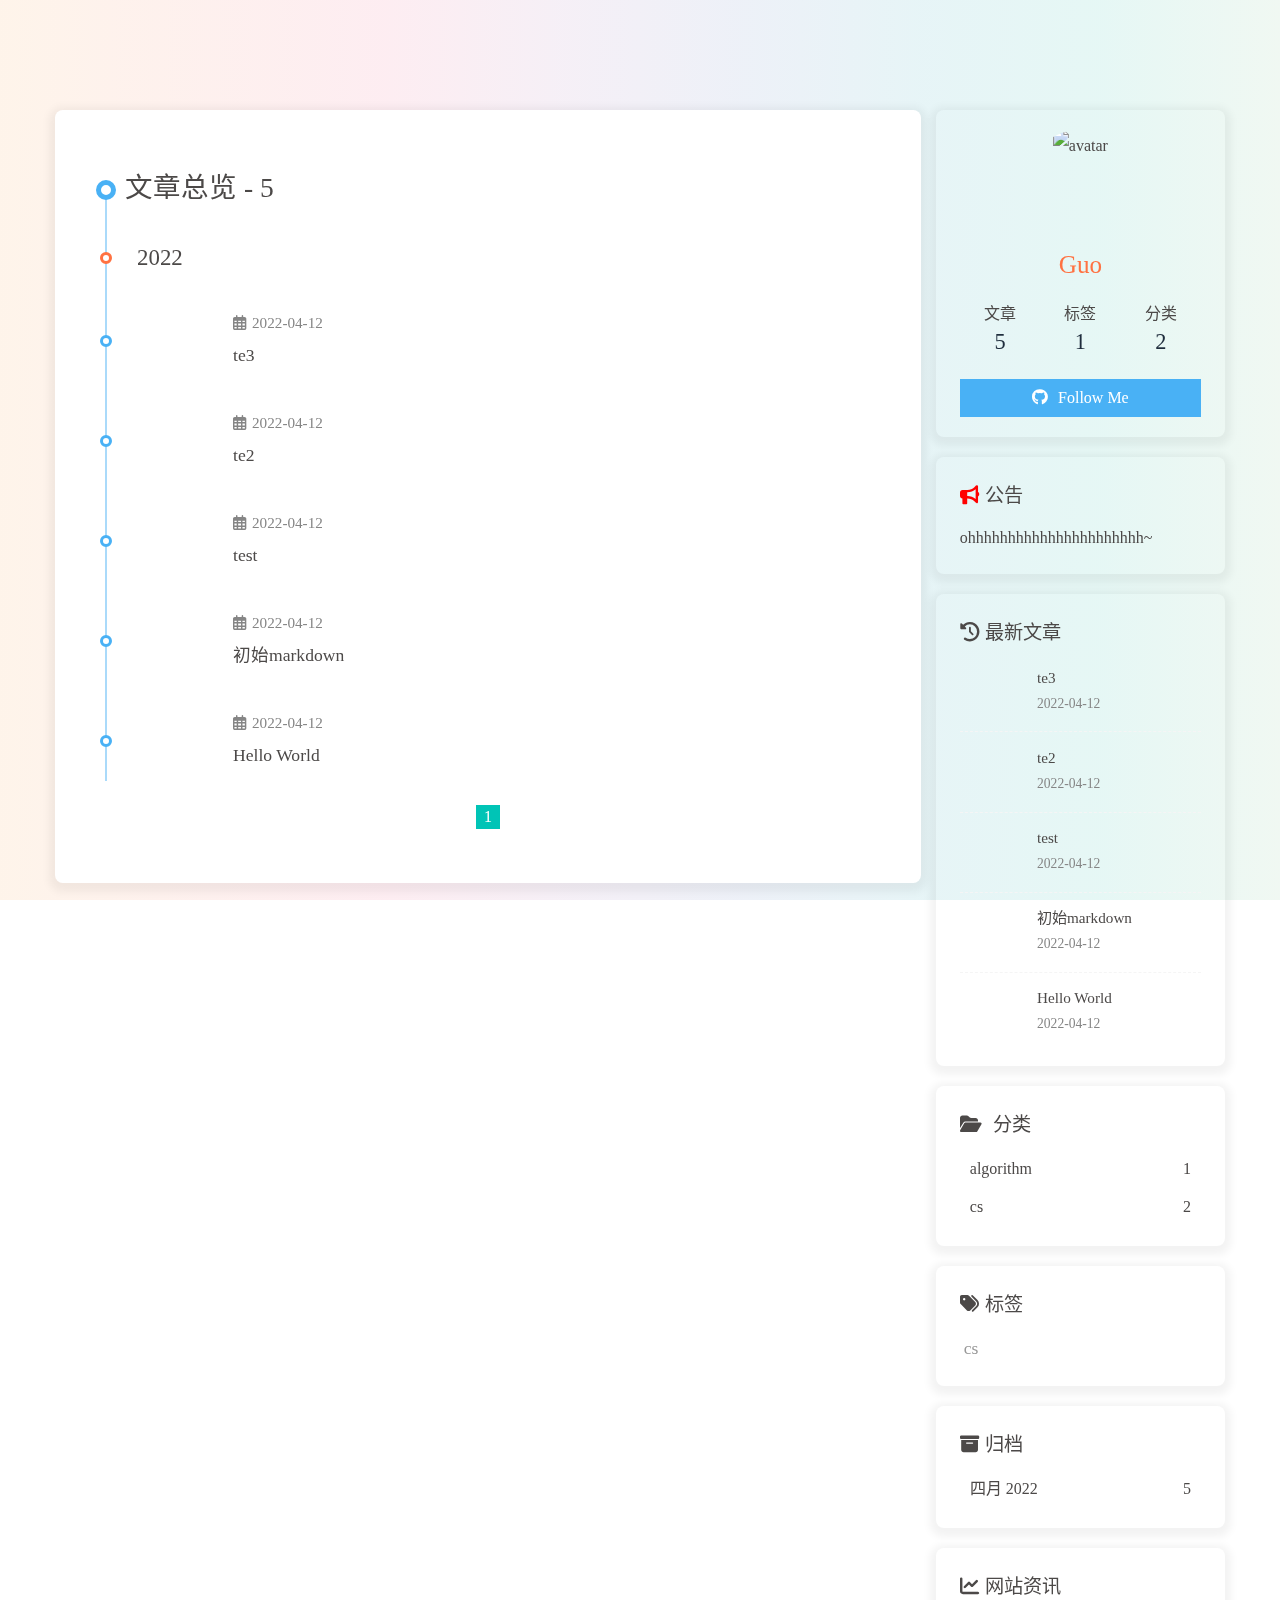
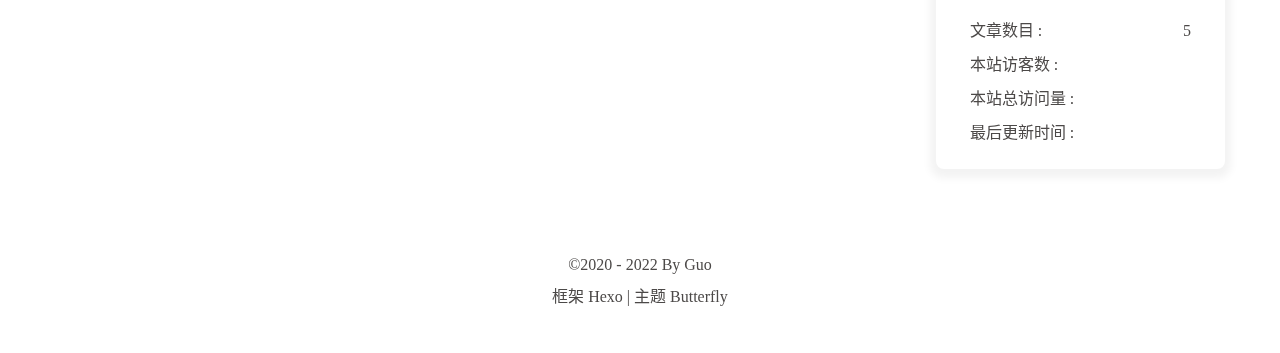
==== commit 49aa72ad: "Site updated: 2022-04-12 22:17:45" ====
--- a/archives/index.html
+++ b/archives/index.html
@@ -48,7 +48,7 @@
   isHome: false,
   isHighlightShrink: false,
   isToc: false,
-  postUpdate: '2022-04-12 21:18:35'
+  postUpdate: '2022-04-12 22:17:39'
 }</script><noscript><style type="text/css">
   #nav {
     opacity: 1
@@ -137,14 +137,14 @@
       }
     }
     detectApple()
-    })(window)</script><link rel="stylesheet" href="/css/custom@1.0.0.css"><link rel="stylesheet" href="/css/JetBrainsMono.css"><link rel="stylesheet" href="/https://cdn.jsdelivr.net/npm/@fortawesome/fontawesome-free/css/all.min.css"><!-- hexo injector head_end start --><link rel="stylesheet" href="https://cdn.jsdelivr.net/gh/Zfour/hexo-electric-clock@1.0.6/clock.css"><!-- hexo injector head_end end --><meta name="generator" content="Hexo 6.1.0"></head><body><div id="web_bg"></div><div id="sidebar"><div id="menu-mask"></div><div id="sidebar-menus"><div class="avatar-img is-center"><img src="https://cdn.jsdelivr.net/gh/Damncool0216/image-hosting@master/20220412/touxiang.73sny8n5q540.webp" onerror="onerror=null;src='/img/friend_404.gif'" alt="avatar"/></div><div class="site-data is-center"><div class="data-item"><a href="/archives/"><div class="headline">文章</div><div class="length-num">5</div></a></div><div class="data-item"><a href="/tags/"><div class="headline">标签</div><div class="length-num">1</div></a></div><div class="data-item"><a href="/categories/"><div class="headline">分类</div><div class="length-num">2</div></a></div></div><hr/><div class="menus_items"><div class="menus_item"><a class="site-page" href="/archives/"><i class="fa-fw fas fa-archive"></i><span> 归档</span></a></div><div class="menus_item"><a class="site-page" href="/tags/"><i class="fa-fw fas fa-tags"></i><span> 标签</span></a></div><div class="menus_item"><a class="site-page" href="/categories/"><i class="fa-fw fas fa-folder-open"></i><span> 分类</span></a></div></div></div></div><div class="page" id="body-wrap"><header class="not-home-page" id="page-header"><nav id="nav"><span id="blog_name"><a id="site-name" href="/">Blog | Damncool</a></span><div id="menus"><div class="menus_items"><div class="menus_item"><a class="site-page" href="/archives/"><i class="fa-fw fas fa-archive"></i><span> 归档</span></a></div><div class="menus_item"><a class="site-page" href="/tags/"><i class="fa-fw fas fa-tags"></i><span> 标签</span></a></div><div class="menus_item"><a class="site-page" href="/categories/"><i class="fa-fw fas fa-folder-open"></i><span> 分类</span></a></div></div><div id="toggle-menu"><a class="site-page"><i class="fas fa-bars fa-fw"></i></a></div></div></nav><div id="page-site-info"><h1 id="site-title">归档</h1></div></header><main class="layout" id="content-inner"><div id="archive"><div class="article-sort-title">文章总览 - 5</div><div class="article-sort"><div class="article-sort-item year">2022</div><div class="article-sort-item"><a class="article-sort-item-img" href="/2022/04/12/te3/" title="te3"><img src="[data-uri]" alt="te3" onerror="this.onerror=null;this.src='/img/404.jpg'"></a><div class="article-sort-item-info"><div class="article-sort-item-time"><i class="far fa-calendar-alt"></i><time class="post-meta-date-created" datetime="2022-04-12T13:17:28.000Z" title="发表于 2022-04-12 21:17:28">2022-04-12</time></div><a class="article-sort-item-title" href="/2022/04/12/te3/" title="te3">te3</a></div></div><div class="article-sort-item"><a class="article-sort-item-img" href="/2022/04/12/te2/" title="te2"><img src="[data-uri]" alt="te2" onerror="this.onerror=null;this.src='/img/404.jpg'"></a><div class="article-sort-item-info"><div class="article-sort-item-time"><i class="far fa-calendar-alt"></i><time class="post-meta-date-created" datetime="2022-04-12T13:17:22.000Z" title="发表于 2022-04-12 21:17:22">2022-04-12</time></div><a class="article-sort-item-title" href="/2022/04/12/te2/" title="te2">te2</a></div></div><div class="article-sort-item"><a class="article-sort-item-img" href="/2022/04/12/test/" title="test"><img src="[data-uri]" alt="test" onerror="this.onerror=null;this.src='/img/404.jpg'"></a><div class="article-sort-item-info"><div class="article-sort-item-time"><i class="far fa-calendar-alt"></i><time class="post-meta-date-created" datetime="2022-04-12T12:58:50.000Z" title="发表于 2022-04-12 20:58:50">2022-04-12</time></div><a class="article-sort-item-title" href="/2022/04/12/test/" title="test">test</a></div></div><div class="article-sort-item"><a class="article-sort-item-img" href="/2022/04/12/%E5%88%9D%E5%A7%8Bmarkdown/" title="初始markdown"><img src="[data-uri]" alt="初始markdown" onerror="this.onerror=null;this.src='/img/404.jpg'"></a><div class="article-sort-item-info"><div class="article-sort-item-time"><i class="far fa-calendar-alt"></i><time class="post-meta-date-created" datetime="2022-04-12T02:39:53.000Z" title="发表于 2022-04-12 10:39:53">2022-04-12</time></div><a class="article-sort-item-title" href="/2022/04/12/%E5%88%9D%E5%A7%8Bmarkdown/" title="初始markdown">初始markdown</a></div></div><div class="article-sort-item"><a class="article-sort-item-img" href="/2022/04/12/hello-world/" title="Hello World"><img src="[data-uri]" alt="Hello World" onerror="this.onerror=null;this.src='/img/404.jpg'"></a><div class="article-sort-item-info"><div class="article-sort-item-time"><i class="far fa-calendar-alt"></i><time class="post-meta-date-created" datetime="2022-04-11T16:46:33.985Z" title="发表于 2022-04-12 00:46:33">2022-04-12</time></div><a class="article-sort-item-title" href="/2022/04/12/hello-world/" title="Hello World">Hello World</a></div></div></div><nav id="pagination"><div class="pagination"><span class="page-number current">1</span></div></nav></div><div class="aside-content" id="aside-content"><div class="card-widget card-info"><div class="is-center"><div class="avatar-img"><img src="https://cdn.jsdelivr.net/gh/Damncool0216/image-hosting@master/20220412/touxiang.73sny8n5q540.webp" onerror="this.onerror=null;this.src='/img/friend_404.gif'" alt="avatar"/></div><div class="author-info__name">Guo</div><div class="author-info__description"></div></div><div class="card-info-data is-center"><div class="card-info-data-item"><a href="/archives/"><div class="headline">文章</div><div class="length-num">5</div></a></div><div class="card-info-data-item"><a href="/tags/"><div class="headline">标签</div><div class="length-num">1</div></a></div><div class="card-info-data-item"><a href="/categories/"><div class="headline">分类</div><div class="length-num">2</div></a></div></div><a id="card-info-btn" target="_blank" rel="noopener" href="https://github.com/xxxxxx"><i class="fab fa-github"></i><span>Follow Me</span></a></div><div class="card-widget card-announcement"><div class="item-headline"><i class="fas fa-bullhorn fa-shake"></i><span>公告</span></div><div class="announcement_content">ohhhhhhhhhhhhhhhhhhhhhh~</div></div><div class="sticky_layout"><div class="card-widget card-recent-post"><div class="item-headline"><i class="fas fa-history"></i><span>最新文章</span></div><div class="aside-list"><div class="aside-list-item"><a class="thumbnail" href="/2022/04/12/te3/" title="te3"><img src="[data-uri]" onerror="this.onerror=null;this.src='/img/404.jpg'" alt="te3"/></a><div class="content"><a class="title" href="/2022/04/12/te3/" title="te3">te3</a><time datetime="2022-04-12T13:17:28.000Z" title="发表于 2022-04-12 21:17:28">2022-04-12</time></div></div><div class="aside-list-item"><a class="thumbnail" href="/2022/04/12/te2/" title="te2"><img src="[data-uri]" onerror="this.onerror=null;this.src='/img/404.jpg'" alt="te2"/></a><div class="content"><a class="title" href="/2022/04/12/te2/" title="te2">te2</a><time datetime="2022-04-12T13:17:22.000Z" title="发表于 2022-04-12 21:17:22">2022-04-12</time></div></div><div class="aside-list-item"><a class="thumbnail" href="/2022/04/12/test/" title="test"><img src="[data-uri]" onerror="this.onerror=null;this.src='/img/404.jpg'" alt="test"/></a><div class="content"><a class="title" href="/2022/04/12/test/" title="test">test</a><time datetime="2022-04-12T12:58:50.000Z" title="发表于 2022-04-12 20:58:50">2022-04-12</time></div></div><div class="aside-list-item"><a class="thumbnail" href="/2022/04/12/%E5%88%9D%E5%A7%8Bmarkdown/" title="初始markdown"><img src="[data-uri]" onerror="this.onerror=null;this.src='/img/404.jpg'" alt="初始markdown"/></a><div class="content"><a class="title" href="/2022/04/12/%E5%88%9D%E5%A7%8Bmarkdown/" title="初始markdown">初始markdown</a><time datetime="2022-04-12T02:39:53.000Z" title="发表于 2022-04-12 10:39:53">2022-04-12</time></div></div><div class="aside-list-item"><a class="thumbnail" href="/2022/04/12/hello-world/" title="Hello World"><img src="[data-uri]" onerror="this.onerror=null;this.src='/img/404.jpg'" alt="Hello World"/></a><div class="content"><a class="title" href="/2022/04/12/hello-world/" title="Hello World">Hello World</a><time datetime="2022-04-11T16:46:33.985Z" title="发表于 2022-04-12 00:46:33">2022-04-12</time></div></div></div></div><div class="card-widget card-categories"><div class="item-headline">
+    })(window)</script><link rel="stylesheet" href="/css/custom@1.0.0.css"><link rel="stylesheet" href="/css/JetBrainsMono.css"><link rel="stylesheet" href="/https://cdn.jsdelivr.net/npm/@fortawesome/fontawesome-free/css/all.min.css"><!-- hexo injector head_end start --><link rel="stylesheet" href="https://cdn.jsdelivr.net/gh/Zfour/hexo-electric-clock@1.0.6/clock.css"><!-- hexo injector head_end end --><meta name="generator" content="Hexo 6.1.0"></head><body><div id="web_bg"></div><div id="sidebar"><div id="menu-mask"></div><div id="sidebar-menus"><div class="avatar-img is-center"><img src="https://cdn.jsdelivr.net/gh/Damncool0216/image-hosting@master/20220412/touxiang.73sny8n5q540.webp" onerror="onerror=null;src='/img/friend_404.gif'" alt="avatar"/></div><div class="site-data is-center"><div class="data-item"><a href="/archives/"><div class="headline">文章</div><div class="length-num">5</div></a></div><div class="data-item"><a href="/tags/"><div class="headline">标签</div><div class="length-num">1</div></a></div><div class="data-item"><a href="/categories/"><div class="headline">分类</div><div class="length-num">2</div></a></div></div><hr/><div class="menus_items"><div class="menus_item"><a class="site-page" href="/archives/"><i class="fa-fw fas fa-archive"></i><span> 归档</span></a></div><div class="menus_item"><a class="site-page" href="/tags/"><i class="fa-fw fas fa-tags"></i><span> 标签</span></a></div><div class="menus_item"><a class="site-page" href="/categories/"><i class="fa-fw fas fa-folder-open"></i><span> 分类</span></a></div></div></div></div><div class="page" id="body-wrap"><header class="not-top-img" id="page-header"><nav id="nav"><span id="blog_name"><a id="site-name" href="/">Blog | Damncool</a></span><div id="menus"><div class="menus_items"><div class="menus_item"><a class="site-page" href="/archives/"><i class="fa-fw fas fa-archive"></i><span> 归档</span></a></div><div class="menus_item"><a class="site-page" href="/tags/"><i class="fa-fw fas fa-tags"></i><span> 标签</span></a></div><div class="menus_item"><a class="site-page" href="/categories/"><i class="fa-fw fas fa-folder-open"></i><span> 分类</span></a></div></div><div id="toggle-menu"><a class="site-page"><i class="fas fa-bars fa-fw"></i></a></div></div></nav></header><main class="layout" id="content-inner"><div id="archive"><div class="article-sort-title">文章总览 - 5</div><div class="article-sort"><div class="article-sort-item year">2022</div><div class="article-sort-item"><a class="article-sort-item-img" href="/2022/04/12/te3/" title="te3"><img src="[data-uri]" alt="te3" onerror="this.onerror=null;this.src='/img/404.jpg'"></a><div class="article-sort-item-info"><div class="article-sort-item-time"><i class="far fa-calendar-alt"></i><time class="post-meta-date-created" datetime="2022-04-12T13:17:28.000Z" title="发表于 2022-04-12 21:17:28">2022-04-12</time></div><a class="article-sort-item-title" href="/2022/04/12/te3/" title="te3">te3</a></div></div><div class="article-sort-item"><a class="article-sort-item-img" href="/2022/04/12/te2/" title="te2"><img src="[data-uri]" alt="te2" onerror="this.onerror=null;this.src='/img/404.jpg'"></a><div class="article-sort-item-info"><div class="article-sort-item-time"><i class="far fa-calendar-alt"></i><time class="post-meta-date-created" datetime="2022-04-12T13:17:22.000Z" title="发表于 2022-04-12 21:17:22">2022-04-12</time></div><a class="article-sort-item-title" href="/2022/04/12/te2/" title="te2">te2</a></div></div><div class="article-sort-item"><a class="article-sort-item-img" href="/2022/04/12/test/" title="test"><img src="[data-uri]" alt="test" onerror="this.onerror=null;this.src='/img/404.jpg'"></a><div class="article-sort-item-info"><div class="article-sort-item-time"><i class="far fa-calendar-alt"></i><time class="post-meta-date-created" datetime="2022-04-12T12:58:50.000Z" title="发表于 2022-04-12 20:58:50">2022-04-12</time></div><a class="article-sort-item-title" href="/2022/04/12/test/" title="test">test</a></div></div><div class="article-sort-item"><a class="article-sort-item-img" href="/2022/04/12/%E5%88%9D%E5%A7%8Bmarkdown/" title="初始markdown"><img src="[data-uri]" alt="初始markdown" onerror="this.onerror=null;this.src='/img/404.jpg'"></a><div class="article-sort-item-info"><div class="article-sort-item-time"><i class="far fa-calendar-alt"></i><time class="post-meta-date-created" datetime="2022-04-12T02:39:53.000Z" title="发表于 2022-04-12 10:39:53">2022-04-12</time></div><a class="article-sort-item-title" href="/2022/04/12/%E5%88%9D%E5%A7%8Bmarkdown/" title="初始markdown">初始markdown</a></div></div><div class="article-sort-item"><a class="article-sort-item-img" href="/2022/04/12/hello-world/" title="Hello World"><img src="[data-uri]" alt="Hello World" onerror="this.onerror=null;this.src='/img/404.jpg'"></a><div class="article-sort-item-info"><div class="article-sort-item-time"><i class="far fa-calendar-alt"></i><time class="post-meta-date-created" datetime="2022-04-11T16:46:33.985Z" title="发表于 2022-04-12 00:46:33">2022-04-12</time></div><a class="article-sort-item-title" href="/2022/04/12/hello-world/" title="Hello World">Hello World</a></div></div></div><nav id="pagination"><div class="pagination"><span class="page-number current">1</span></div></nav></div><div class="aside-content" id="aside-content"><div class="card-widget card-info"><div class="is-center"><div class="avatar-img"><img src="https://cdn.jsdelivr.net/gh/Damncool0216/image-hosting@master/20220412/touxiang.73sny8n5q540.webp" onerror="this.onerror=null;this.src='/img/friend_404.gif'" alt="avatar"/></div><div class="author-info__name">Guo</div><div class="author-info__description"></div></div><div class="card-info-data is-center"><div class="card-info-data-item"><a href="/archives/"><div class="headline">文章</div><div class="length-num">5</div></a></div><div class="card-info-data-item"><a href="/tags/"><div class="headline">标签</div><div class="length-num">1</div></a></div><div class="card-info-data-item"><a href="/categories/"><div class="headline">分类</div><div class="length-num">2</div></a></div></div><a id="card-info-btn" target="_blank" rel="noopener" href="https://github.com/Damncool0216"><i class="fab fa-github"></i><span>Follow Me</span></a></div><div class="card-widget card-announcement"><div class="item-headline"><i class="fas fa-bullhorn fa-shake"></i><span>公告</span></div><div class="announcement_content">ohhhhhhhhhhhhhhhhhhhhhh~</div></div><div class="sticky_layout"><div class="card-widget card-recent-post"><div class="item-headline"><i class="fas fa-history"></i><span>最新文章</span></div><div class="aside-list"><div class="aside-list-item"><a class="thumbnail" href="/2022/04/12/te3/" title="te3"><img src="[data-uri]" onerror="this.onerror=null;this.src='/img/404.jpg'" alt="te3"/></a><div class="content"><a class="title" href="/2022/04/12/te3/" title="te3">te3</a><time datetime="2022-04-12T13:17:28.000Z" title="发表于 2022-04-12 21:17:28">2022-04-12</time></div></div><div class="aside-list-item"><a class="thumbnail" href="/2022/04/12/te2/" title="te2"><img src="[data-uri]" onerror="this.onerror=null;this.src='/img/404.jpg'" alt="te2"/></a><div class="content"><a class="title" href="/2022/04/12/te2/" title="te2">te2</a><time datetime="2022-04-12T13:17:22.000Z" title="发表于 2022-04-12 21:17:22">2022-04-12</time></div></div><div class="aside-list-item"><a class="thumbnail" href="/2022/04/12/test/" title="test"><img src="[data-uri]" onerror="this.onerror=null;this.src='/img/404.jpg'" alt="test"/></a><div class="content"><a class="title" href="/2022/04/12/test/" title="test">test</a><time datetime="2022-04-12T12:58:50.000Z" title="发表于 2022-04-12 20:58:50">2022-04-12</time></div></div><div class="aside-list-item"><a class="thumbnail" href="/2022/04/12/%E5%88%9D%E5%A7%8Bmarkdown/" title="初始markdown"><img src="[data-uri]" onerror="this.onerror=null;this.src='/img/404.jpg'" alt="初始markdown"/></a><div class="content"><a class="title" href="/2022/04/12/%E5%88%9D%E5%A7%8Bmarkdown/" title="初始markdown">初始markdown</a><time datetime="2022-04-12T02:39:53.000Z" title="发表于 2022-04-12 10:39:53">2022-04-12</time></div></div><div class="aside-list-item"><a class="thumbnail" href="/2022/04/12/hello-world/" title="Hello World"><img src="[data-uri]" onerror="this.onerror=null;this.src='/img/404.jpg'" alt="Hello World"/></a><div class="content"><a class="title" href="/2022/04/12/hello-world/" title="Hello World">Hello World</a><time datetime="2022-04-11T16:46:33.985Z" title="发表于 2022-04-12 00:46:33">2022-04-12</time></div></div></div></div><div class="card-widget card-categories"><div class="item-headline">
             <i class="fas fa-folder-open"></i>
             <span>分类</span>
             
             </div>
             <ul class="card-category-list" id="aside-cat-list">
             <li class="card-category-list-item "><a class="card-category-list-link" href="/categories/algorithm/"><span class="card-category-list-name">algorithm</span><span class="card-category-list-count">1</span></a></li><li class="card-category-list-item "><a class="card-category-list-link" href="/categories/cs/"><span class="card-category-list-name">cs</span><span class="card-category-list-count">2</span></a></li>
-            </ul></div><div class="card-widget card-tags"><div class="item-headline"><i class="fas fa-tags"></i><span>标签</span></div><div class="card-tag-cloud"><a href="/tags/cs/" style="font-size: 1.1em; color: #999">cs</a></div></div><div class="card-widget card-archives"><div class="item-headline"><i class="fas fa-archive"></i><span>归档</span></div><ul class="card-archive-list"><li class="card-archive-list-item"><a class="card-archive-list-link" href="/archives/2022/04/"><span class="card-archive-list-date">四月 2022</span><span class="card-archive-list-count">5</span></a></li></ul></div><div class="card-widget card-webinfo"><div class="item-headline"><i class="fas fa-chart-line"></i><span>网站资讯</span></div><div class="webinfo"><div class="webinfo-item"><div class="item-name">文章数目 :</div><div class="item-count">5</div></div><div class="webinfo-item"><div class="item-name">本站访客数 :</div><div class="item-count" id="busuanzi_value_site_uv"></div></div><div class="webinfo-item"><div class="item-name">本站总访问量 :</div><div class="item-count" id="busuanzi_value_site_pv"></div></div><div class="webinfo-item"><div class="item-name">最后更新时间 :</div><div class="item-count" id="last-push-date" data-lastPushDate="2022-04-12T13:18:35.514Z"></div></div></div></div></div></div></main><footer id="footer"><div id="footer-wrap"><div class="copyright">&copy;2020 - 2022 By Guo</div><div class="framework-info"><span>框架 </span><a target="_blank" rel="noopener" href="https://hexo.io">Hexo</a><span class="footer-separator">|</span><span>主题 </span><a target="_blank" rel="noopener" href="https://github.com/jerryc127/hexo-theme-butterfly">Butterfly</a></div></div></footer></div><div id="rightside"><div id="rightside-config-hide"><button id="darkmode" type="button" title="浅色和深色模式转换"><i class="fas fa-adjust"></i></button><button id="hide-aside-btn" type="button" title="单栏和双栏切换"><i class="fas fa-arrows-alt-h"></i></button></div><div id="rightside-config-show"><button id="rightside_config" type="button" title="设置"><i class="fas fa-cog fa-spin"></i></button><button id="go-up" type="button" title="回到顶部"><i class="fas fa-arrow-up"></i></button></div></div><div><script src="/js/utils.js"></script><script src="/js/main.js"></script><script src="https://cdn.jsdelivr.net/npm/@fancyapps/ui/dist/fancybox.umd.js"></script><div class="js-pjax"></div><script id="click-heart" src="https://cdn.jsdelivr.net/npm/butterfly-extsrc@1/dist/click-heart.min.js" async="async" mobile="false"></script><script async data-pjax src="//busuanzi.ibruce.info/busuanzi/2.3/busuanzi.pure.mini.js"></script></div><!-- hexo injector body_end start --> <script data-pjax>if(document.getElementById('recent-posts') && (location.pathname ==='/'|| '/' ==='all')){
+            </ul></div><div class="card-widget card-tags"><div class="item-headline"><i class="fas fa-tags"></i><span>标签</span></div><div class="card-tag-cloud"><a href="/tags/cs/" style="font-size: 1.1em; color: #999">cs</a></div></div><div class="card-widget card-archives"><div class="item-headline"><i class="fas fa-archive"></i><span>归档</span></div><ul class="card-archive-list"><li class="card-archive-list-item"><a class="card-archive-list-link" href="/archives/2022/04/"><span class="card-archive-list-date">四月 2022</span><span class="card-archive-list-count">5</span></a></li></ul></div><div class="card-widget card-webinfo"><div class="item-headline"><i class="fas fa-chart-line"></i><span>网站资讯</span></div><div class="webinfo"><div class="webinfo-item"><div class="item-name">文章数目 :</div><div class="item-count">5</div></div><div class="webinfo-item"><div class="item-name">本站访客数 :</div><div class="item-count" id="busuanzi_value_site_uv"></div></div><div class="webinfo-item"><div class="item-name">本站总访问量 :</div><div class="item-count" id="busuanzi_value_site_pv"></div></div><div class="webinfo-item"><div class="item-name">最后更新时间 :</div><div class="item-count" id="last-push-date" data-lastPushDate="2022-04-12T14:17:39.705Z"></div></div></div></div></div></div></main><footer id="footer"><div id="footer-wrap"><div class="copyright">&copy;2020 - 2022 By Guo</div><div class="framework-info"><span>框架 </span><a target="_blank" rel="noopener" href="https://hexo.io">Hexo</a><span class="footer-separator">|</span><span>主题 </span><a target="_blank" rel="noopener" href="https://github.com/jerryc127/hexo-theme-butterfly">Butterfly</a></div></div></footer></div><div id="rightside"><div id="rightside-config-hide"><button id="darkmode" type="button" title="浅色和深色模式转换"><i class="fas fa-adjust"></i></button><button id="hide-aside-btn" type="button" title="单栏和双栏切换"><i class="fas fa-arrows-alt-h"></i></button></div><div id="rightside-config-show"><button id="rightside_config" type="button" title="设置"><i class="fas fa-cog fa-spin"></i></button><button id="go-up" type="button" title="回到顶部"><i class="fas fa-arrow-up"></i></button></div></div><div><script src="/js/utils.js"></script><script src="/js/main.js"></script><script src="https://cdn.jsdelivr.net/npm/@fancyapps/ui/dist/fancybox.umd.js"></script><div class="js-pjax"></div><script id="click-heart" src="https://cdn.jsdelivr.net/npm/butterfly-extsrc@1/dist/click-heart.min.js" async="async" mobile="false"></script><script async data-pjax src="//busuanzi.ibruce.info/busuanzi/2.3/busuanzi.pure.mini.js"></script></div><!-- hexo injector body_end start --> <script data-pjax>if(document.getElementById('recent-posts') && (location.pathname ==='/'|| '/' ==='all')){
     var parent = document.getElementById('recent-posts');
     var child = '<div class="recent-post-item" style="width:100%;height: auto"><div id="catalog_magnet"><div class="magnet_item"><a class="magnet_link" href="https://damncool.me/categories/algorithm/"><div class="magnet_link_context" style=""><span style="font-weight:500;flex:1">👩‍💻 算法 (1)</span><span style="padding:0px 4px;border-radius: 8px;"><i class="fas fa-arrow-circle-right"></i></span></div></a></div><div class="magnet_item"><a class="magnet_link" href="https://damncool.me/categories/cs/"><div class="magnet_link_context" style=""><span style="font-weight:500;flex:1">📒 计算机科学 (2)</span><span style="padding:0px 4px;border-radius: 8px;"><i class="fas fa-arrow-circle-right"></i></span></div></a></div><a class="magnet_link_more"  href="https://damncool.me/categories" style="flex:1;text-align: center;margin-bottom: 10px;">查看更多...</a></div></div>';
     console.log('已挂载magnet')
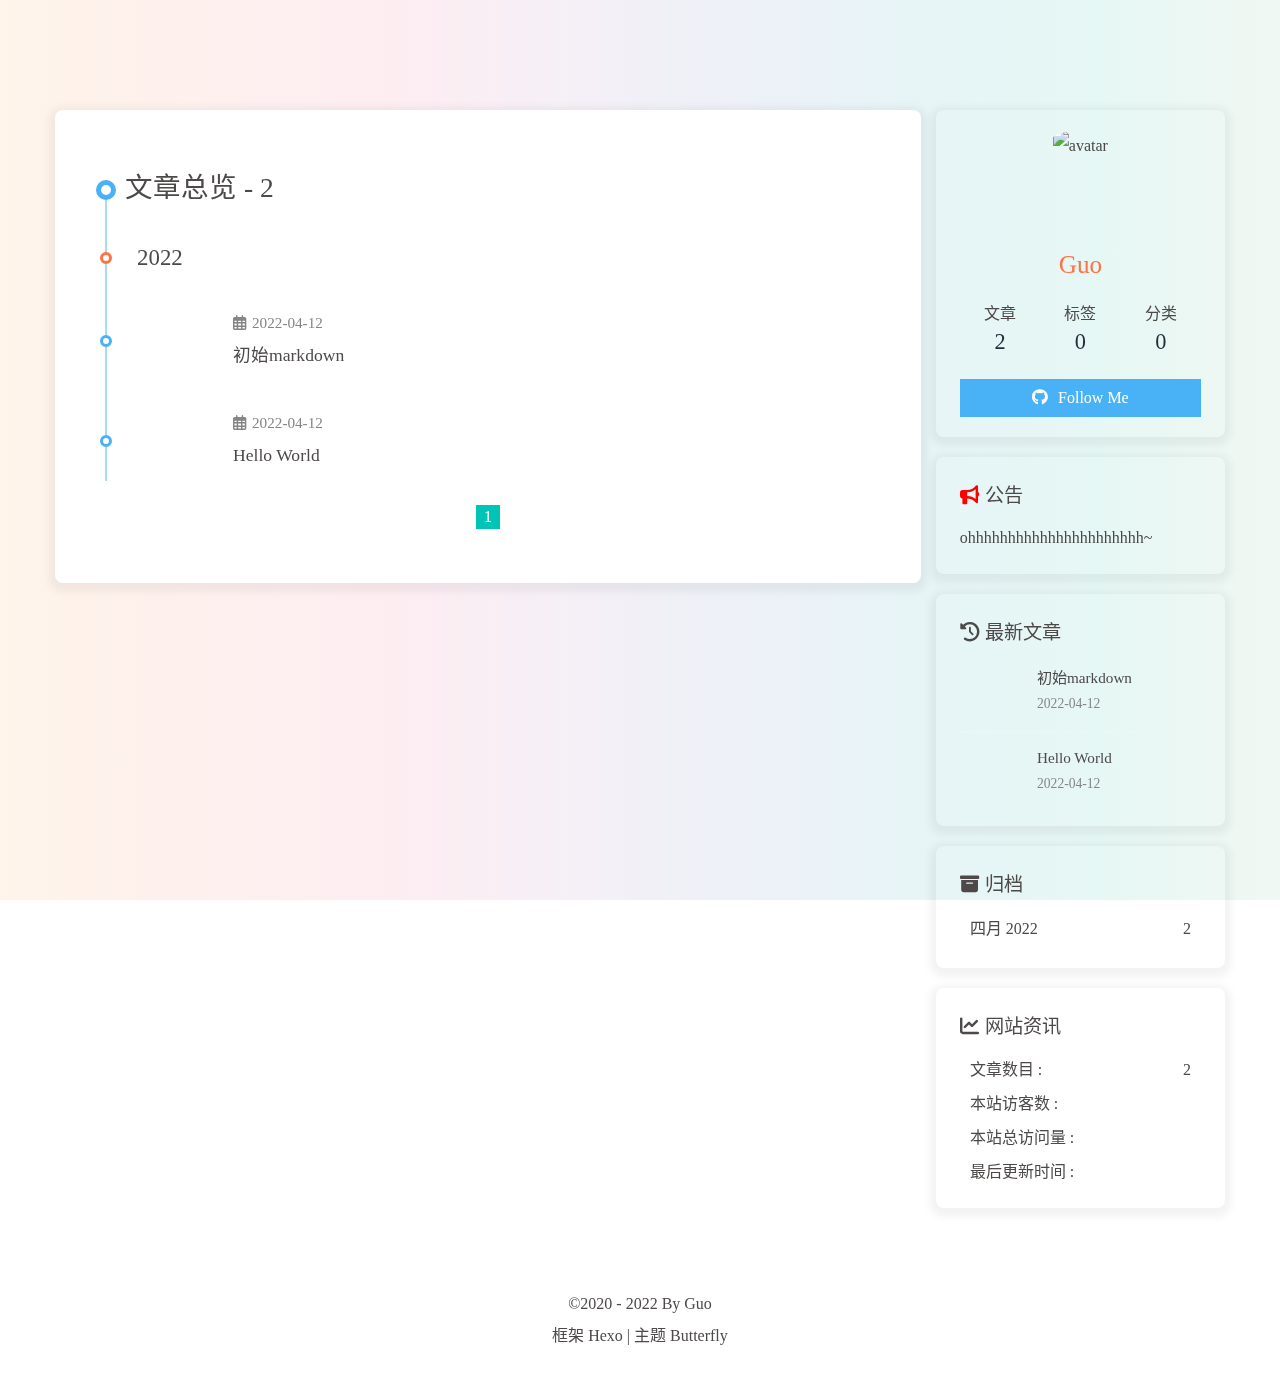
==== commit 925f2a9b: "Site updated: 2022-04-13 02:50:33" ====
--- a/archives/index.html
+++ b/archives/index.html
@@ -48,7 +48,7 @@
   isHome: false,
   isHighlightShrink: false,
   isToc: false,
-  postUpdate: '2022-04-12 22:17:39'
+  postUpdate: '2022-04-13 02:50:27'
 }</script><noscript><style type="text/css">
   #nav {
     opacity: 1
@@ -137,16 +137,9 @@
       }
     }
     detectApple()
-    })(window)</script><link rel="stylesheet" href="/css/custom@1.0.0.css"><link rel="stylesheet" href="/css/JetBrainsMono.css"><link rel="stylesheet" href="/https://cdn.jsdelivr.net/npm/@fortawesome/fontawesome-free/css/all.min.css"><!-- hexo injector head_end start --><link rel="stylesheet" href="https://cdn.jsdelivr.net/gh/Zfour/hexo-electric-clock@1.0.6/clock.css"><!-- hexo injector head_end end --><meta name="generator" content="Hexo 6.1.0"></head><body><div id="web_bg"></div><div id="sidebar"><div id="menu-mask"></div><div id="sidebar-menus"><div class="avatar-img is-center"><img src="https://cdn.jsdelivr.net/gh/Damncool0216/image-hosting@master/20220412/touxiang.73sny8n5q540.webp" onerror="onerror=null;src='/img/friend_404.gif'" alt="avatar"/></div><div class="site-data is-center"><div class="data-item"><a href="/archives/"><div class="headline">文章</div><div class="length-num">5</div></a></div><div class="data-item"><a href="/tags/"><div class="headline">标签</div><div class="length-num">1</div></a></div><div class="data-item"><a href="/categories/"><div class="headline">分类</div><div class="length-num">2</div></a></div></div><hr/><div class="menus_items"><div class="menus_item"><a class="site-page" href="/archives/"><i class="fa-fw fas fa-archive"></i><span> 归档</span></a></div><div class="menus_item"><a class="site-page" href="/tags/"><i class="fa-fw fas fa-tags"></i><span> 标签</span></a></div><div class="menus_item"><a class="site-page" href="/categories/"><i class="fa-fw fas fa-folder-open"></i><span> 分类</span></a></div></div></div></div><div class="page" id="body-wrap"><header class="not-top-img" id="page-header"><nav id="nav"><span id="blog_name"><a id="site-name" href="/">Blog | Damncool</a></span><div id="menus"><div class="menus_items"><div class="menus_item"><a class="site-page" href="/archives/"><i class="fa-fw fas fa-archive"></i><span> 归档</span></a></div><div class="menus_item"><a class="site-page" href="/tags/"><i class="fa-fw fas fa-tags"></i><span> 标签</span></a></div><div class="menus_item"><a class="site-page" href="/categories/"><i class="fa-fw fas fa-folder-open"></i><span> 分类</span></a></div></div><div id="toggle-menu"><a class="site-page"><i class="fas fa-bars fa-fw"></i></a></div></div></nav></header><main class="layout" id="content-inner"><div id="archive"><div class="article-sort-title">文章总览 - 5</div><div class="article-sort"><div class="article-sort-item year">2022</div><div class="article-sort-item"><a class="article-sort-item-img" href="/2022/04/12/te3/" title="te3"><img src="[data-uri]" alt="te3" onerror="this.onerror=null;this.src='/img/404.jpg'"></a><div class="article-sort-item-info"><div class="article-sort-item-time"><i class="far fa-calendar-alt"></i><time class="post-meta-date-created" datetime="2022-04-12T13:17:28.000Z" title="发表于 2022-04-12 21:17:28">2022-04-12</time></div><a class="article-sort-item-title" href="/2022/04/12/te3/" title="te3">te3</a></div></div><div class="article-sort-item"><a class="article-sort-item-img" href="/2022/04/12/te2/" title="te2"><img src="[data-uri]" alt="te2" onerror="this.onerror=null;this.src='/img/404.jpg'"></a><div class="article-sort-item-info"><div class="article-sort-item-time"><i class="far fa-calendar-alt"></i><time class="post-meta-date-created" datetime="2022-04-12T13:17:22.000Z" title="发表于 2022-04-12 21:17:22">2022-04-12</time></div><a class="article-sort-item-title" href="/2022/04/12/te2/" title="te2">te2</a></div></div><div class="article-sort-item"><a class="article-sort-item-img" href="/2022/04/12/test/" title="test"><img src="[data-uri]" alt="test" onerror="this.onerror=null;this.src='/img/404.jpg'"></a><div class="article-sort-item-info"><div class="article-sort-item-time"><i class="far fa-calendar-alt"></i><time class="post-meta-date-created" datetime="2022-04-12T12:58:50.000Z" title="发表于 2022-04-12 20:58:50">2022-04-12</time></div><a class="article-sort-item-title" href="/2022/04/12/test/" title="test">test</a></div></div><div class="article-sort-item"><a class="article-sort-item-img" href="/2022/04/12/%E5%88%9D%E5%A7%8Bmarkdown/" title="初始markdown"><img src="[data-uri]" alt="初始markdown" onerror="this.onerror=null;this.src='/img/404.jpg'"></a><div class="article-sort-item-info"><div class="article-sort-item-time"><i class="far fa-calendar-alt"></i><time class="post-meta-date-created" datetime="2022-04-12T02:39:53.000Z" title="发表于 2022-04-12 10:39:53">2022-04-12</time></div><a class="article-sort-item-title" href="/2022/04/12/%E5%88%9D%E5%A7%8Bmarkdown/" title="初始markdown">初始markdown</a></div></div><div class="article-sort-item"><a class="article-sort-item-img" href="/2022/04/12/hello-world/" title="Hello World"><img src="[data-uri]" alt="Hello World" onerror="this.onerror=null;this.src='/img/404.jpg'"></a><div class="article-sort-item-info"><div class="article-sort-item-time"><i class="far fa-calendar-alt"></i><time class="post-meta-date-created" datetime="2022-04-11T16:46:33.985Z" title="发表于 2022-04-12 00:46:33">2022-04-12</time></div><a class="article-sort-item-title" href="/2022/04/12/hello-world/" title="Hello World">Hello World</a></div></div></div><nav id="pagination"><div class="pagination"><span class="page-number current">1</span></div></nav></div><div class="aside-content" id="aside-content"><div class="card-widget card-info"><div class="is-center"><div class="avatar-img"><img src="https://cdn.jsdelivr.net/gh/Damncool0216/image-hosting@master/20220412/touxiang.73sny8n5q540.webp" onerror="this.onerror=null;this.src='/img/friend_404.gif'" alt="avatar"/></div><div class="author-info__name">Guo</div><div class="author-info__description"></div></div><div class="card-info-data is-center"><div class="card-info-data-item"><a href="/archives/"><div class="headline">文章</div><div class="length-num">5</div></a></div><div class="card-info-data-item"><a href="/tags/"><div class="headline">标签</div><div class="length-num">1</div></a></div><div class="card-info-data-item"><a href="/categories/"><div class="headline">分类</div><div class="length-num">2</div></a></div></div><a id="card-info-btn" target="_blank" rel="noopener" href="https://github.com/Damncool0216"><i class="fab fa-github"></i><span>Follow Me</span></a></div><div class="card-widget card-announcement"><div class="item-headline"><i class="fas fa-bullhorn fa-shake"></i><span>公告</span></div><div class="announcement_content">ohhhhhhhhhhhhhhhhhhhhhh~</div></div><div class="sticky_layout"><div class="card-widget card-recent-post"><div class="item-headline"><i class="fas fa-history"></i><span>最新文章</span></div><div class="aside-list"><div class="aside-list-item"><a class="thumbnail" href="/2022/04/12/te3/" title="te3"><img src="[data-uri]" onerror="this.onerror=null;this.src='/img/404.jpg'" alt="te3"/></a><div class="content"><a class="title" href="/2022/04/12/te3/" title="te3">te3</a><time datetime="2022-04-12T13:17:28.000Z" title="发表于 2022-04-12 21:17:28">2022-04-12</time></div></div><div class="aside-list-item"><a class="thumbnail" href="/2022/04/12/te2/" title="te2"><img src="[data-uri]" onerror="this.onerror=null;this.src='/img/404.jpg'" alt="te2"/></a><div class="content"><a class="title" href="/2022/04/12/te2/" title="te2">te2</a><time datetime="2022-04-12T13:17:22.000Z" title="发表于 2022-04-12 21:17:22">2022-04-12</time></div></div><div class="aside-list-item"><a class="thumbnail" href="/2022/04/12/test/" title="test"><img src="[data-uri]" onerror="this.onerror=null;this.src='/img/404.jpg'" alt="test"/></a><div class="content"><a class="title" href="/2022/04/12/test/" title="test">test</a><time datetime="2022-04-12T12:58:50.000Z" title="发表于 2022-04-12 20:58:50">2022-04-12</time></div></div><div class="aside-list-item"><a class="thumbnail" href="/2022/04/12/%E5%88%9D%E5%A7%8Bmarkdown/" title="初始markdown"><img src="[data-uri]" onerror="this.onerror=null;this.src='/img/404.jpg'" alt="初始markdown"/></a><div class="content"><a class="title" href="/2022/04/12/%E5%88%9D%E5%A7%8Bmarkdown/" title="初始markdown">初始markdown</a><time datetime="2022-04-12T02:39:53.000Z" title="发表于 2022-04-12 10:39:53">2022-04-12</time></div></div><div class="aside-list-item"><a class="thumbnail" href="/2022/04/12/hello-world/" title="Hello World"><img src="[data-uri]" onerror="this.onerror=null;this.src='/img/404.jpg'" alt="Hello World"/></a><div class="content"><a class="title" href="/2022/04/12/hello-world/" title="Hello World">Hello World</a><time datetime="2022-04-11T16:46:33.985Z" title="发表于 2022-04-12 00:46:33">2022-04-12</time></div></div></div></div><div class="card-widget card-categories"><div class="item-headline">
-            <i class="fas fa-folder-open"></i>
-            <span>分类</span>
-            
-            </div>
-            <ul class="card-category-list" id="aside-cat-list">
-            <li class="card-category-list-item "><a class="card-category-list-link" href="/categories/algorithm/"><span class="card-category-list-name">algorithm</span><span class="card-category-list-count">1</span></a></li><li class="card-category-list-item "><a class="card-category-list-link" href="/categories/cs/"><span class="card-category-list-name">cs</span><span class="card-category-list-count">2</span></a></li>
-            </ul></div><div class="card-widget card-tags"><div class="item-headline"><i class="fas fa-tags"></i><span>标签</span></div><div class="card-tag-cloud"><a href="/tags/cs/" style="font-size: 1.1em; color: #999">cs</a></div></div><div class="card-widget card-archives"><div class="item-headline"><i class="fas fa-archive"></i><span>归档</span></div><ul class="card-archive-list"><li class="card-archive-list-item"><a class="card-archive-list-link" href="/archives/2022/04/"><span class="card-archive-list-date">四月 2022</span><span class="card-archive-list-count">5</span></a></li></ul></div><div class="card-widget card-webinfo"><div class="item-headline"><i class="fas fa-chart-line"></i><span>网站资讯</span></div><div class="webinfo"><div class="webinfo-item"><div class="item-name">文章数目 :</div><div class="item-count">5</div></div><div class="webinfo-item"><div class="item-name">本站访客数 :</div><div class="item-count" id="busuanzi_value_site_uv"></div></div><div class="webinfo-item"><div class="item-name">本站总访问量 :</div><div class="item-count" id="busuanzi_value_site_pv"></div></div><div class="webinfo-item"><div class="item-name">最后更新时间 :</div><div class="item-count" id="last-push-date" data-lastPushDate="2022-04-12T14:17:39.705Z"></div></div></div></div></div></div></main><footer id="footer"><div id="footer-wrap"><div class="copyright">&copy;2020 - 2022 By Guo</div><div class="framework-info"><span>框架 </span><a target="_blank" rel="noopener" href="https://hexo.io">Hexo</a><span class="footer-separator">|</span><span>主题 </span><a target="_blank" rel="noopener" href="https://github.com/jerryc127/hexo-theme-butterfly">Butterfly</a></div></div></footer></div><div id="rightside"><div id="rightside-config-hide"><button id="darkmode" type="button" title="浅色和深色模式转换"><i class="fas fa-adjust"></i></button><button id="hide-aside-btn" type="button" title="单栏和双栏切换"><i class="fas fa-arrows-alt-h"></i></button></div><div id="rightside-config-show"><button id="rightside_config" type="button" title="设置"><i class="fas fa-cog fa-spin"></i></button><button id="go-up" type="button" title="回到顶部"><i class="fas fa-arrow-up"></i></button></div></div><div><script src="/js/utils.js"></script><script src="/js/main.js"></script><script src="https://cdn.jsdelivr.net/npm/@fancyapps/ui/dist/fancybox.umd.js"></script><div class="js-pjax"></div><script id="click-heart" src="https://cdn.jsdelivr.net/npm/butterfly-extsrc@1/dist/click-heart.min.js" async="async" mobile="false"></script><script async data-pjax src="//busuanzi.ibruce.info/busuanzi/2.3/busuanzi.pure.mini.js"></script></div><!-- hexo injector body_end start --> <script data-pjax>if(document.getElementById('recent-posts') && (location.pathname ==='/'|| '/' ==='all')){
+    })(window)</script><link rel="stylesheet" href="/css/custom@1.0.0.css"><link rel="stylesheet" href="/css/JetBrainsMono.css"><link rel="stylesheet" href="/https://cdn.jsdelivr.net/npm/@fortawesome/fontawesome-free/css/all.min.css"><!-- hexo injector head_end start --><link rel="stylesheet" href="https://cdn.jsdelivr.net/gh/Zfour/hexo-electric-clock@1.0.6/clock.css"><!-- hexo injector head_end end --><meta name="generator" content="Hexo 6.1.0"></head><body><div id="web_bg"></div><div id="sidebar"><div id="menu-mask"></div><div id="sidebar-menus"><div class="avatar-img is-center"><img src="https://cdn.jsdelivr.net/gh/Damncool0216/image-hosting@master/20220412/touxiang.73sny8n5q540.webp" onerror="onerror=null;src='/img/friend_404.gif'" alt="avatar"/></div><div class="site-data is-center"><div class="data-item"><a href="/archives/"><div class="headline">文章</div><div class="length-num">2</div></a></div><div class="data-item"><a href="/tags/"><div class="headline">标签</div><div class="length-num">0</div></a></div><div class="data-item"><a href="/categories/"><div class="headline">分类</div><div class="length-num">0</div></a></div></div><hr/><div class="menus_items"><div class="menus_item"><a class="site-page" href="/archives/"><i class="fa-fw fas fa-archive"></i><span> 归档</span></a></div><div class="menus_item"><a class="site-page" href="/tags/"><i class="fa-fw fas fa-tags"></i><span> 标签</span></a></div><div class="menus_item"><a class="site-page" href="/categories/"><i class="fa-fw fas fa-folder-open"></i><span> 分类</span></a></div></div></div></div><div class="page" id="body-wrap"><header class="not-top-img" id="page-header"><nav id="nav"><span id="blog_name"><a id="site-name" href="/">Blog | Damncool</a></span><div id="menus"><div class="menus_items"><div class="menus_item"><a class="site-page" href="/archives/"><i class="fa-fw fas fa-archive"></i><span> 归档</span></a></div><div class="menus_item"><a class="site-page" href="/tags/"><i class="fa-fw fas fa-tags"></i><span> 标签</span></a></div><div class="menus_item"><a class="site-page" href="/categories/"><i class="fa-fw fas fa-folder-open"></i><span> 分类</span></a></div></div><div id="toggle-menu"><a class="site-page"><i class="fas fa-bars fa-fw"></i></a></div></div></nav></header><main class="layout" id="content-inner"><div id="archive"><div class="article-sort-title">文章总览 - 2</div><div class="article-sort"><div class="article-sort-item year">2022</div><div class="article-sort-item"><a class="article-sort-item-img" href="/2022/04/12/%E5%88%9D%E5%A7%8Bmarkdown/" title="初始markdown"><img src="[data-uri]" alt="初始markdown" onerror="this.onerror=null;this.src='/img/404.jpg'"></a><div class="article-sort-item-info"><div class="article-sort-item-time"><i class="far fa-calendar-alt"></i><time class="post-meta-date-created" datetime="2022-04-12T02:39:53.000Z" title="发表于 2022-04-12 10:39:53">2022-04-12</time></div><a class="article-sort-item-title" href="/2022/04/12/%E5%88%9D%E5%A7%8Bmarkdown/" title="初始markdown">初始markdown</a></div></div><div class="article-sort-item"><a class="article-sort-item-img" href="/2022/04/12/hello-world/" title="Hello World"><img src="[data-uri]" alt="Hello World" onerror="this.onerror=null;this.src='/img/404.jpg'"></a><div class="article-sort-item-info"><div class="article-sort-item-time"><i class="far fa-calendar-alt"></i><time class="post-meta-date-created" datetime="2022-04-11T16:46:33.985Z" title="发表于 2022-04-12 00:46:33">2022-04-12</time></div><a class="article-sort-item-title" href="/2022/04/12/hello-world/" title="Hello World">Hello World</a></div></div></div><nav id="pagination"><div class="pagination"><span class="page-number current">1</span></div></nav></div><div class="aside-content" id="aside-content"><div class="card-widget card-info"><div class="is-center"><div class="avatar-img"><img src="https://cdn.jsdelivr.net/gh/Damncool0216/image-hosting@master/20220412/touxiang.73sny8n5q540.webp" onerror="this.onerror=null;this.src='/img/friend_404.gif'" alt="avatar"/></div><div class="author-info__name">Guo</div><div class="author-info__description"></div></div><div class="card-info-data is-center"><div class="card-info-data-item"><a href="/archives/"><div class="headline">文章</div><div class="length-num">2</div></a></div><div class="card-info-data-item"><a href="/tags/"><div class="headline">标签</div><div class="length-num">0</div></a></div><div class="card-info-data-item"><a href="/categories/"><div class="headline">分类</div><div class="length-num">0</div></a></div></div><a id="card-info-btn" target="_blank" rel="noopener" href="https://github.com/Damncool0216"><i class="fab fa-github"></i><span>Follow Me</span></a></div><div class="card-widget card-announcement"><div class="item-headline"><i class="fas fa-bullhorn fa-shake"></i><span>公告</span></div><div class="announcement_content">ohhhhhhhhhhhhhhhhhhhhhh~</div></div><div class="sticky_layout"><div class="card-widget card-recent-post"><div class="item-headline"><i class="fas fa-history"></i><span>最新文章</span></div><div class="aside-list"><div class="aside-list-item"><a class="thumbnail" href="/2022/04/12/%E5%88%9D%E5%A7%8Bmarkdown/" title="初始markdown"><img src="[data-uri]" onerror="this.onerror=null;this.src='/img/404.jpg'" alt="初始markdown"/></a><div class="content"><a class="title" href="/2022/04/12/%E5%88%9D%E5%A7%8Bmarkdown/" title="初始markdown">初始markdown</a><time datetime="2022-04-12T02:39:53.000Z" title="发表于 2022-04-12 10:39:53">2022-04-12</time></div></div><div class="aside-list-item"><a class="thumbnail" href="/2022/04/12/hello-world/" title="Hello World"><img src="[data-uri]" onerror="this.onerror=null;this.src='/img/404.jpg'" alt="Hello World"/></a><div class="content"><a class="title" href="/2022/04/12/hello-world/" title="Hello World">Hello World</a><time datetime="2022-04-11T16:46:33.985Z" title="发表于 2022-04-12 00:46:33">2022-04-12</time></div></div></div></div><div class="card-widget card-archives"><div class="item-headline"><i class="fas fa-archive"></i><span>归档</span></div><ul class="card-archive-list"><li class="card-archive-list-item"><a class="card-archive-list-link" href="/archives/2022/04/"><span class="card-archive-list-date">四月 2022</span><span class="card-archive-list-count">2</span></a></li></ul></div><div class="card-widget card-webinfo"><div class="item-headline"><i class="fas fa-chart-line"></i><span>网站资讯</span></div><div class="webinfo"><div class="webinfo-item"><div class="item-name">文章数目 :</div><div class="item-count">2</div></div><div class="webinfo-item"><div class="item-name">本站访客数 :</div><div class="item-count" id="busuanzi_value_site_uv"></div></div><div class="webinfo-item"><div class="item-name">本站总访问量 :</div><div class="item-count" id="busuanzi_value_site_pv"></div></div><div class="webinfo-item"><div class="item-name">最后更新时间 :</div><div class="item-count" id="last-push-date" data-lastPushDate="2022-04-12T18:50:27.375Z"></div></div></div></div></div></div></main><footer id="footer"><div id="footer-wrap"><div class="copyright">&copy;2020 - 2022 By Guo</div><div class="framework-info"><span>框架 </span><a target="_blank" rel="noopener" href="https://hexo.io">Hexo</a><span class="footer-separator">|</span><span>主题 </span><a target="_blank" rel="noopener" href="https://github.com/jerryc127/hexo-theme-butterfly">Butterfly</a></div></div></footer></div><div id="rightside"><div id="rightside-config-hide"><button id="darkmode" type="button" title="浅色和深色模式转换"><i class="fas fa-adjust"></i></button><button id="hide-aside-btn" type="button" title="单栏和双栏切换"><i class="fas fa-arrows-alt-h"></i></button></div><div id="rightside-config-show"><button id="rightside_config" type="button" title="设置"><i class="fas fa-cog fa-spin"></i></button><button id="go-up" type="button" title="回到顶部"><i class="fas fa-arrow-up"></i></button></div></div><div><script src="/js/utils.js"></script><script src="/js/main.js"></script><script src="https://cdn.jsdelivr.net/npm/@fancyapps/ui/dist/fancybox.umd.js"></script><div class="js-pjax"></div><script id="click-heart" src="https://cdn.jsdelivr.net/npm/butterfly-extsrc@1/dist/click-heart.min.js" async="async" mobile="false"></script><script async data-pjax src="//busuanzi.ibruce.info/busuanzi/2.3/busuanzi.pure.mini.js"></script></div><!-- hexo injector body_end start --> <script data-pjax>if(document.getElementById('recent-posts') && (location.pathname ==='/'|| '/' ==='all')){
     var parent = document.getElementById('recent-posts');
-    var child = '<div class="recent-post-item" style="width:100%;height: auto"><div id="catalog_magnet"><div class="magnet_item"><a class="magnet_link" href="https://damncool.me/categories/algorithm/"><div class="magnet_link_context" style=""><span style="font-weight:500;flex:1">👩‍💻 算法 (1)</span><span style="padding:0px 4px;border-radius: 8px;"><i class="fas fa-arrow-circle-right"></i></span></div></a></div><div class="magnet_item"><a class="magnet_link" href="https://damncool.me/categories/cs/"><div class="magnet_link_context" style=""><span style="font-weight:500;flex:1">📒 计算机科学 (2)</span><span style="padding:0px 4px;border-radius: 8px;"><i class="fas fa-arrow-circle-right"></i></span></div></a></div><a class="magnet_link_more"  href="https://damncool.me/categories" style="flex:1;text-align: center;margin-bottom: 10px;">查看更多...</a></div></div>';
+    var child = '<div class="recent-post-item" style="width:100%;height: auto"><div id="catalog_magnet"><a class="magnet_link_more"  href="https://damncool.me/categories" style="flex:1;text-align: center;margin-bottom: 10px;">查看更多...</a></div></div>';
     console.log('已挂载magnet')
     parent.insertAdjacentHTML("afterbegin",child)}
      </script><style>#catalog_magnet{flex-wrap: wrap;display: flex;width:100%;justify-content:space-between;padding: 10px 10px 0 10px;align-content: flex-start;}.magnet_item{flex-basis: calc(50% - 5px);background: #f2f2f2;margin-bottom: 10px;border-radius: 8px;transition: all 0.2s ease-in-out;}.magnet_item:hover{background: #b30070}.magnet_link_more{color:#555}.magnet_link{color:black}.magnet_link:hover{color:white}@media screen and (max-width: 600px) {.magnet_item {flex-basis: 100%;}}.magnet_link_context{display:flex;padding: 10px;font-size:16px;transition: all 0.2s ease-in-out;}.magnet_link_context:hover{padding: 10px 20px;}</style>
